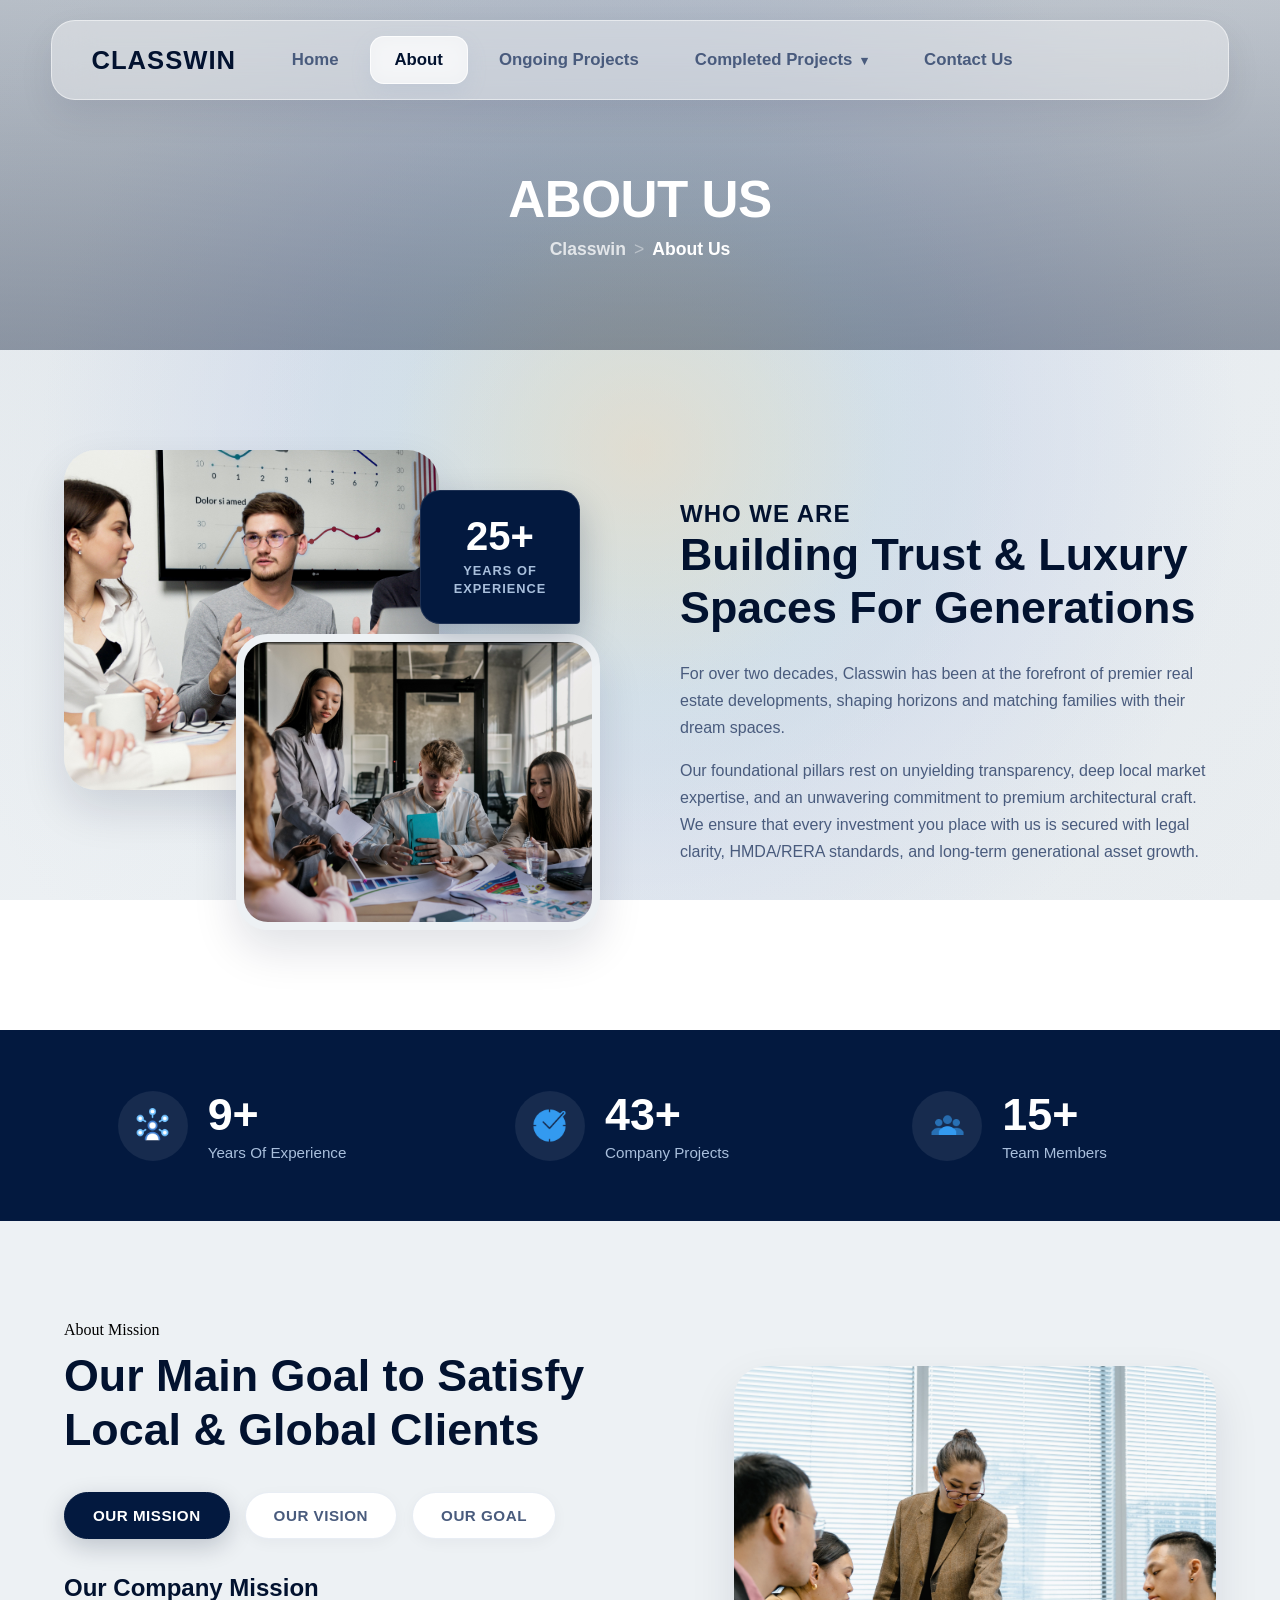
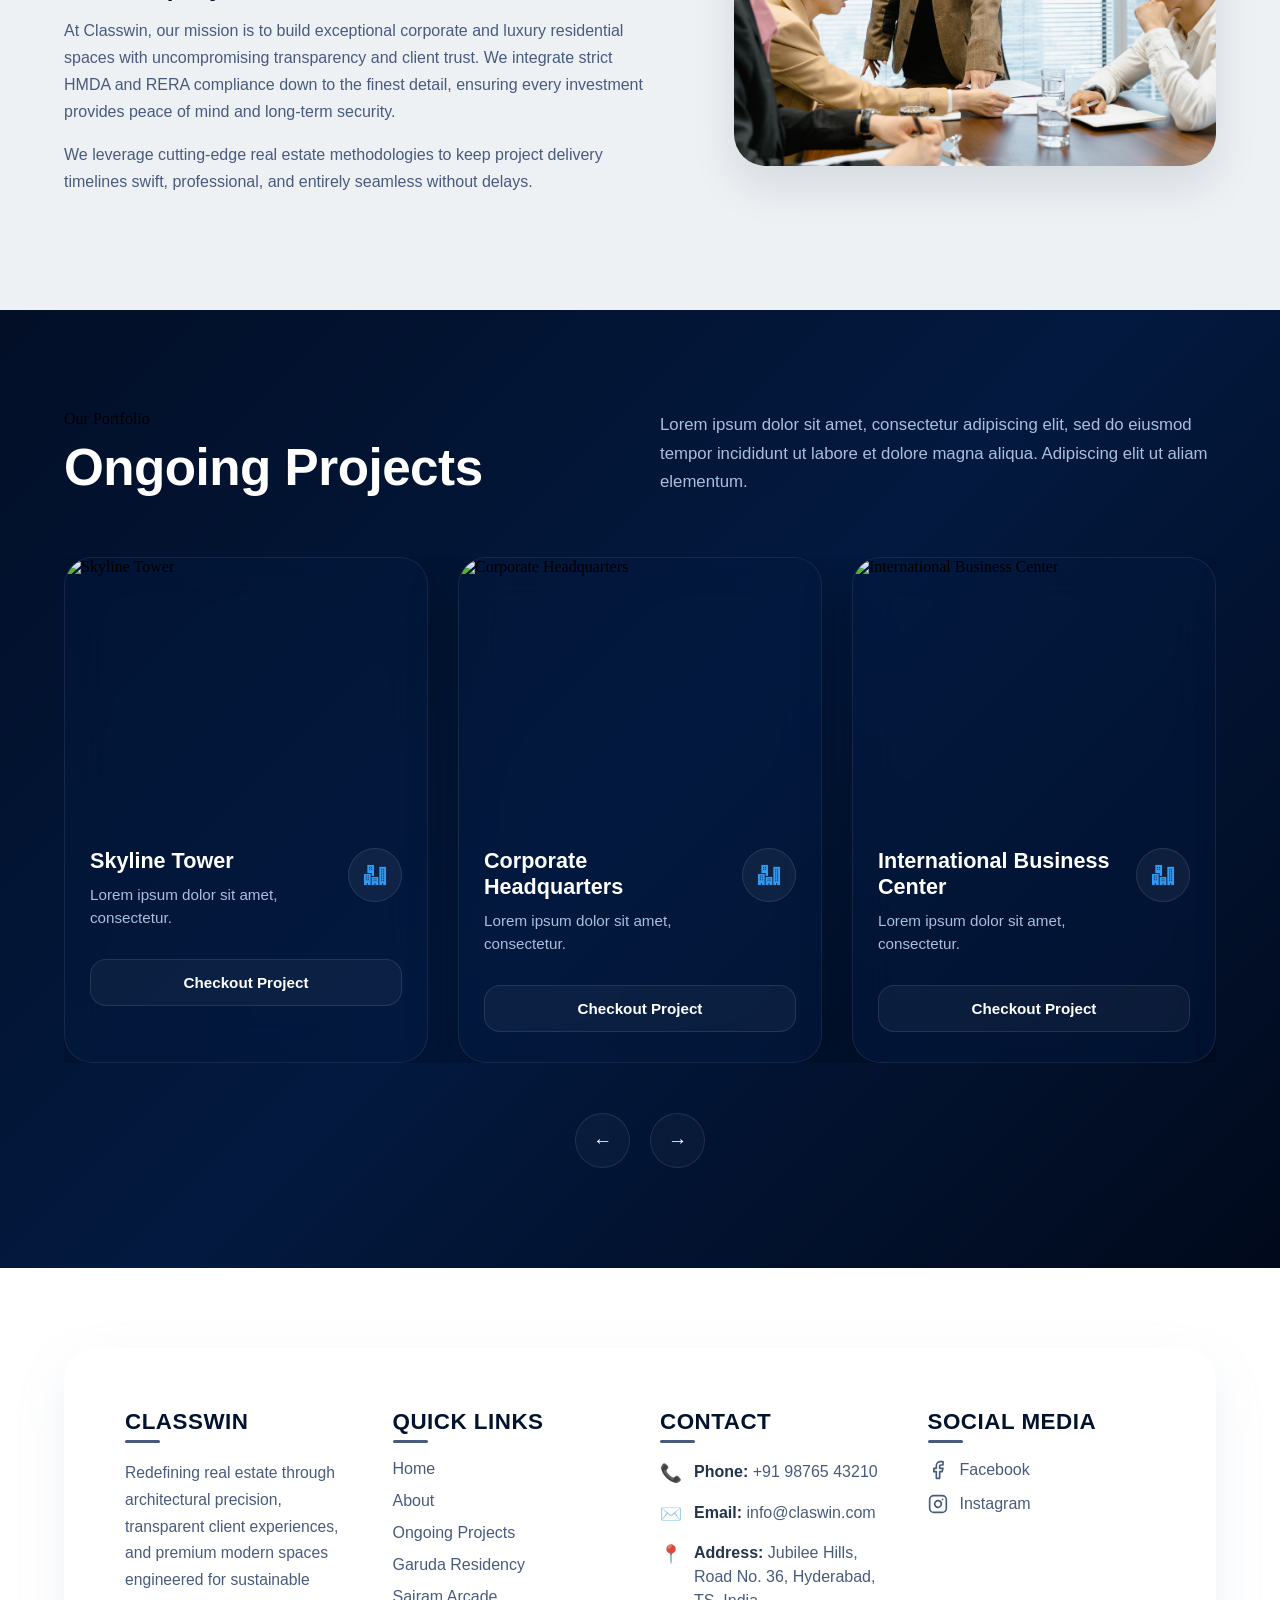
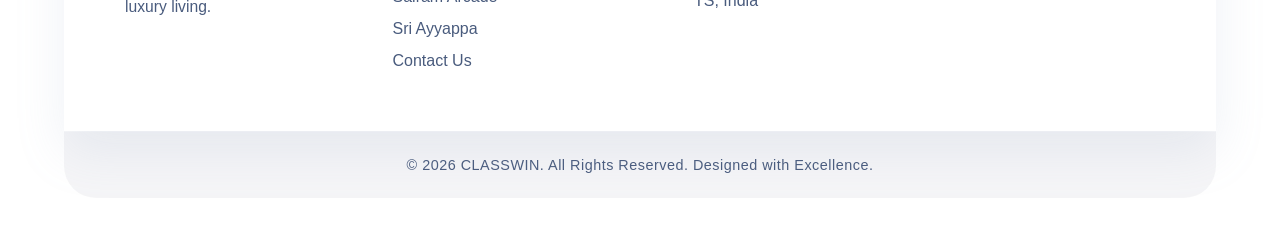
==== about.html @ e44a4ee7 "Added an ongoing projects section to about page" ====
<!DOCTYPE html>
<html lang="en">
<head>
    <meta charset="UTF-8">
    <meta name="viewport" content="width=device-width, initial-scale=1.0">
    <title>About Us - CLASSWIN</title>
    <link rel="stylesheet" href="CSS/style.css">
    <link rel="stylesheet" href="CSS/about.css">
</head>
<body> 
    <header>
        <header class="main-header">
    <nav class="navbar">
        <div class="logo">CLASSWIN</div>
        
        <div class="nav-links-container">
            
            <div class="sliding-glass-pill"></div>
            
            <ul class="nav-links">
                <li class="nav-item "><a href="home.html">Home</a></li>
                <li class="nav-item"><a href="about.html">About</a></li>
                <li class="nav-item"><a href="ongoing-projects.html">Ongoing Projects</a></li>
                <li class="nav-item has-dropdown">
                    <a href="completed-projects.html">Completed Projects <span class="arrow">&#9662;</span></a>
                    <ul class="dropdown-menu">
                        <li><a href="garudaresidency.html">Garuda Residency</a></li>
                        <li><a href="sairamarcade.html">Sairam Arcade</a></li>
                        <li><a href="sriayyappa.html">Sri Ayyappa</a></li>
                    </ul>
                </li>
                <li class="nav-item"><a href="contactus.html">Contact Us</a></li>
            </ul>
        </div>
        
        
        <span class="nav-spacer"></span>
    </nav>
</header>
    </header>
    <main>
        <section class="page-banner">
    <div class="banner-overlay"></div>
    
    <div class="banner-content-center">
        <h1 class="banner-title">About Us</h1>
        <div class="banner-breadcrumb">
            <a href="home.html">Classwin</a> 
            <span class="breadcrumb-separator">&gt;</span> 
            <span class="current-page">About Us</span>
        </div>
    </div>
</section>
<section class="about-intro-section">
    <div class="about-intro-container">
        
        <div class="collage-column">
            <div class="collage-wrapper">
                
                <div class="collage-img img-main">
                    <img src="Assets/About/image2.jpg" alt="Classwin Team Consultation">
                </div>
                
                <div class="collage-img img-sub">
                    <img src="Assets/About/image1.jpg" alt="Classwin Executive Office">
                </div>
                
                <div class="experience-badge">
                    <span class="exp-number">25+</span>
                    <span class="exp-text">Years Of<br>Experience</span>
                </div>
                
            </div>
        </div>
        
        <div class="about-text-column">
            <span class="section-sub-heading">Who We Are</span>
            <h2>Building Trust & Luxury Spaces For Generations</h2>
            <p class="lead-text">
                For over two decades, Classwin has been at the forefront of premier real estate developments, shaping horizons and matching families with their dream spaces.
            </p>
            <p>
                Our foundational pillars rest on unyielding transparency, deep local market expertise, and an unwavering commitment to premium architectural craft. We ensure that every investment you place with us is secured with legal clarity, HMDA/RERA standards, and long-term generational asset growth.
            </p>
        </div>

    </div>
</section>
<section class="stats-banner-section">
    <div class="stats-container">
        
        <div class="stat-item">
            <div class="stat-icon-box">
                <img src="Assets/About/experience.png" alt="Experience Icon">
            </div>
            <div class="stat-info">
                <h3 class="stat-number" data-target="40">0</h3>
                <p class="stat-label">Years Of Experience</p>
            </div>
        </div>

        <div class="stat-item">
            <div class="stat-icon-box">
                <img src="Assets/About/completed projects.png" alt="Projects Icon">
            </div>
            <div class="stat-info">
                <h3 class="stat-number" data-target="200">0</h3>
                <p class="stat-label">Company Projects</p>
            </div>
        </div>

        <div class="stat-item">
            <div class="stat-icon-box">
                <img src="Assets/About/team.png" alt="Team Icon">
            </div>
            <div class="stat-info">
                <h3 class="stat-number" data-target="68">0</h3>
                <p class="stat-label">Team Members</p>
            </div>
        </div>

    </div>
</section>
<section class="tabs-section">
    <div class="tabs-container">
        
        <div class="tabs-content-column">
            <span class="section-sub-heading">About Mission</span>
            <h2>Our Main Goal to Satisfy Local & Global Clients</h2>
            
            <div class="tab-buttons-container">
                <button class="tab-btn active" data-tab="mission">Our Mission</button>
                <button class="tab-btn" data-tab="vision">Our Vision</button>
                <button class="tab-btn" data-tab="goal">Our Goal</button>
            </div>

            <div class="tab-panes-wrapper">
                
                <div class="tab-pane active" id="mission">
                    <h3>Our Company Mission</h3>
                    <p>At Classwin, our mission is to build exceptional corporate and luxury residential spaces with uncompromising transparency and client trust. We integrate strict HMDA and RERA compliance down to the finest detail, ensuring every investment provides peace of mind and long-term security.</p>
                    <p>We leverage cutting-edge real estate methodologies to keep project delivery timelines swift, professional, and entirely seamless without delays.</p>
                </div>

                <div class="tab-pane" id="vision">
                    <h3>Our Company Vision</h3>
                    <p>To establish Classwin as the benchmark name for premium real estate developments globally, bridging modern smart architectural craftsmanship with robust long-term generational asset value growth.</p>
                    <p>We envision communities structured around technological ease, absolute environmental integrity, and highly optimized layouts built for modern demands.</p>
                </div>

                <div class="tab-pane" id="goal">
                    <h3>Our Company Goal</h3>
                    <p>Our core primary goal centers on achieving 100% complete transactional satisfaction across our portfolio of local and global investors through elite market expertise and tailored customer-first guidance.</p>
                    <p>We aim to continuously optimize digital roadmaps, asset verification processes, and premium location curation milestones over the next decade.</p>
                </div>

            </div>
        </div>

        <div class="tabs-image-column">
            <div class="tabs-img-frame">
                <img src="Assets/About/image3.jpg" alt="Classwin Team Synergy">
            </div>
        </div>

    </div>
</section>
<section class="featured-projects-section">
    
    <div class="projects-header">
        <div class="header-left">
            <span class="section-sub-heading">Our Portfolio</span>
            <h2>Ongoing Projects</h2>
        </div>
        <div class="header-right">
            <p>Lorem ipsum dolor sit amet, consectetur adipiscing elit, sed do eiusmod tempor incididunt ut labore et dolore magna aliqua. Adipiscing elit ut aliam elementum.</p>
        </div>
    </div>

    <div class="slider-viewport-container">
        <div class="slider-track" id="projectTrack">
            
            <div class="project-card">
                <div class="project-image-box">
                    <img src="Assets/Images/Projects/project-1.jpg" alt="Skyline Tower">
                </div>
                <div class="project-details">
                    <div class="details-text-row">
                        <div class="title-wrap">
                            <h3>Skyline Tower</h3>
                            <p>Lorem ipsum dolor sit amet, consectetur.</p>
                        </div>
                        <div class="project-mini-icon">
                            <img src="Assets/About/building.png" alt="Icon">
                        </div>
                    </div>
                    <a href="skylinetower.html" class="project-action-btn">Checkout Project</a>
                </div>
            </div>

            <div class="project-card">
                <div class="project-image-box">
                    <img src="Assets/Images/Projects/project-2.jpg" alt="Corporate Headquarters">
                </div>
                <div class="project-details">
                    <div class="details-text-row">
                        <div class="title-wrap">
                            <h3>Corporate Headquarters</h3>
                            <p>Lorem ipsum dolor sit amet, consectetur.</p>
                        </div>
                        <div class="project-mini-icon">
                            <img src="Assets/About/building.png" alt="Icon">
                        </div>
                    </div>
                    <a href="corporatehq.html" class="project-action-btn">Checkout Project</a>
                </div>
            </div>

            <div class="project-card">
                <div class="project-image-box">
                    <img src="Assets/Images/Projects/project-3.jpg" alt="International Business Center">
                </div>
                <div class="project-details">
                    <div class="details-text-row">
                        <div class="title-wrap">
                            <h3>International Business Center</h3>
                            <p>Lorem ipsum dolor sit amet, consectetur.</p>
                        </div>
                        <div class="project-mini-icon">
                            <img src="Assets/About/building.png" alt="Icon">
                        </div>
                    </div>
                    <a href="businesscenter.html" class="project-action-btn">Checkout Project</a>
                </div>
            </div>

            <div class="project-card">
                <div class="project-image-box">
                    <img src="Assets/About/project-4.jpg" alt="Elite Residency Complexes">
                </div>
                <div class="project-details">
                    <div class="details-text-row">
                        <div class="title-wrap">
                            <h3>Elite Residency</h3>
                            <p>Lorem ipsum dolor sit amet, consectetur.</p>
                        </div>
                        <div class="project-mini-icon">
                            <img src="Assets/About/building.png" alt="Icon">
                        </div>
                    </div>
                    <a href="eliteresidency.html" class="project-action-btn">Checkout Project</a>
                </div>
            </div>

        </div>
    </div>

    <div class="slider-controls">
        <button class="ctrl-btn prev-btn" id="prevSlideBtn">&#8592;</button>
        <button class="ctrl-btn next-btn" id="nextSlideBtn">&#8594;</button>
    </div>

</section>
</main>

<footer class="footer">
    <div class="footer-container">
        <div class="footer-heading footer-1">
            <h2>CLASSWIN</h2>
            <p>Redefining real estate through architectural precision, transparent client experiences, and premium modern spaces engineered for sustainable luxury living.</p>
        </div>
        <div class="footer-heading footer-2">
            <h2>Quick Links</h2>
            <ul class="footer-links">
                <li><a href="home.html">Home</a></li>
                <li><a href="about.html">About</a></li>
                <li><a href="ongoing-projects.html">Ongoing Projects</a></li>
                <li><a href="garudaresidency.html">Garuda Residency</a></li>
                <li><a href="sairamarcade.html">Sairam Arcade</a></li>
                <li><a href="sriayyappa.html">Sri Ayyappa</a></li>
                <li><a href="contactus.html">Contact Us</a></li>
            </ul>
        </div>
        <div class="footer-heading footer-3">
            <h2>Contact</h2>
            <ul class="footer-contact-list">
                <li>
                    <span class="contact-icon">📞</span>
                    <span class="contact-text"><strong>Phone:</strong> +91 98765 43210</span>
                </li>
                <li>
                    <span class="contact-icon">✉️</span>
                    <span class="contact-text"><strong>Email:</strong> info@claswin.com</span>
                </li>
                <li>
                    <span class="contact-icon">📍</span>
                    <span class="contact-text"><strong>Address:</strong> Jubilee Hills, Road No. 36, Hyderabad, TS, India</span>
                </li>
            </ul>
        </div>
        <div class="footer-heading footer-4">
            <h2>Social Media</h2>
            <ul class="footer-social-links">
                <li>
            <a href="https://facebook.com" target="_blank" rel="noopener noreferrer">
                <svg class="social-svg-icon" viewBox="0 0 24 24" fill="none" stroke="currentColor" stroke-width="2" stroke-linecap="round" stroke-linejoin="round">
                    <path d="M18 2h-3a5 5 0 0 0-5 5v3H7v4h3v8h4v-8h3l1-4h-4V7a1 1 0 0 1 1-1h3z"></path>
                </svg>
                Facebook
            </a>
        </li>
        <li>
            <a href="https://instagram.com" target="_blank" rel="noopener noreferrer">
                <svg class="social-svg-icon" viewBox="0 0 24 24" fill="none" stroke="currentColor" stroke-width="2" stroke-linecap="round" stroke-linejoin="round">
                    <rect x="2" y="2" width="20" height="20" rx="5" ry="5"></rect>
                    <path d="M16 11.37A4 4 0 1 1 12.63 8 4 4 0 0 1 16 11.37z"></path>
                    <line x1="17.5" y1="6.5" x2="17.51" y2="6.5"></line>
                </svg>
                Instagram
            </a>
            </ul>
        </div>
    </div> 

    <div class="footer-bottom-bar">
        <p>&copy; 2026 CLASSWIN. All Rights Reserved. Designed with Excellence.</p>
    </div>
</footer>
    <script src="JS/main.js"></script>
    <script src="JS/navigation.js"></script>


</body>
</html>
---- CSS/style.css ----
body {
    margin: 0;
    padding: 0;
    min-height: 100vh;
    width: 100%;
    
    
    background-attachment: fixed; 
    
    
    background-image: 
        
        radial-gradient(circle 380px at center, rgba(243, 215, 184, 0.45) 0%, rgba(243, 215, 184, 0) 65%),
        
        
        radial-gradient(circle 550px at center, rgba(206, 230, 225, 0.5) 20%, rgba(206, 230, 225, 0) 70%),
        
        
        radial-gradient(circle 750px at center, rgba(199, 211, 234, 0.5) 40%, rgba(199, 211, 234, 0) 80%),
        
        
        radial-gradient(circle 1000px at center, rgba(181, 196, 210, 0.25) 0%, rgba(181, 196, 210, 0) 75%),
        
        
        linear-gradient(135deg, #e4e9ed 0%, #edf1f4 50%, #e9edf0 100%);
        
    background-size: 100% 100%;
    background-repeat: no-repeat;
}



.main-header {
    width: 100%;
    position: absolute;
    top: 0;
    left: 0;
    z-index: 9999;
    padding: 20px 0; 
    display: flex;
    justify-content: center;
    pointer-events: none; 
}


.navbar {
    pointer-events: auto;  
    width: 92%;              
    max-width: 1440px;
    height: 80px;             
    padding: 0 40px;
    display: flex;
    justify-content: space-between;
    align-items: center;
    box-sizing: border-box;
    
   
    background: rgba(255, 255, 255, 0.4);
    backdrop-filter: blur(20px);
    -webkit-backdrop-filter: blur(20px);
    border: 1px solid rgba(255, 255, 255, 0.5);
    border-radius: 24px;
    box-shadow: 0 15px 35px rgba(2, 18, 47, 0.08);
}


.logo {
    font-family: 'Saira', sans-serif;
    font-size: 1.6rem;
    font-weight: 800;
    color: #02122F;
    letter-spacing: 1px;
}


.nav-links-container {
    position: relative;       
    display: flex;
    align-items: center;
}

.nav-links {
    display: flex;
    align-items: center;
    gap: 8px;                
    list-style: none;
    padding: 0;
    margin: 0;
    position: relative;
    z-index: 2;               
}


.nav-item {
    position: relative;
}

.nav-item a {
    display: block;
    padding: 12px 24px;       
    font-family: 'Saira', sans-serif;
    font-size: 1.05rem;       
    font-weight: 600;
    color: #495B7D;          
    text-decoration: none;
    transition: color 0.3s ease;
    white-space: nowrap;
}


.arrow {
    font-size: 0.8rem;
    margin-left: 4px;
    display: inline-block;
    transition: transform 0.3s ease;
}


.sliding-glass-pill {
    position: absolute;
    height: 46px;             
    background: rgba(255, 255, 255, 0.65);
    backdrop-filter: blur(10px);
    -webkit-backdrop-filter: blur(10px);
    border: 1px solid rgba(255, 255, 255, 0.8);
    border-radius: 14px;
    box-shadow: 0 8px 20px rgba(139, 163, 197, 0.15);
    
    
    pointer-events: none;     
    z-index: 1;
    opacity: 0;               
    transition: all 0.38s cubic-bezier(0.25, 1, 0.5, 1);
}


.nav-item:hover > a,
.nav-item.active > a {
    color: #02122F;          
}

.nav-item:hover .arrow {
    transform: rotate(180deg); 
}


.dropdown-menu {
    position: absolute;
    top: calc(100% + 15px);   
    left: 50%;
    transform: translateX(-50%) translateY(10px);
    width: 230px;
    padding: 12px;
    list-style: none;
    margin: 0;
    opacity: 0;
    visibility: hidden;
    
    
    background: rgba(255, 255, 255, 0.85);
    backdrop-filter: blur(25px);
    -webkit-backdrop-filter: blur(25px);
    border: 1px solid rgba(255, 255, 255, 0.9);
    border-radius: 18px;
    box-shadow: 0 20px 40px rgba(2, 18, 47, 0.12);
    
    transition: opacity 0.3s ease, transform 0.3s ease, visibility 0.3s;
    z-index: 100;
}

.has-dropdown:hover .dropdown-menu {
    opacity: 1;
    visibility: visible;
    transform: translateX(-50%) translateY(0);
}

.dropdown-menu li a {
    padding: 12px 16px;
    font-size: 0.95rem;
    color: #495B7D;
    border-radius: 10px;
    transition: background 0.25s ease, color 0.25s ease;
}

.dropdown-menu li a:hover {
    background: rgba(2, 18, 47, 0.05);
    color: #02122F;
    padding-left: 20px;       
}

.nav-spacer {
    width: 120px;             
    display: inline-block;
}

@media (max-width: 1024px) {
    .nav-spacer { display: none; }
}





.footer {
    width: 90%;
    max-width: 1400px;
    margin: 80px auto 40px auto; 
    box-sizing: border-box;
}

/* Glass Main Panel Deck */
.footer-container {
    display: flex;
    justify-content: space-between;
    align-items: flex-start;
    padding: 60px 40px;
    
   
    background: rgba(255, 255, 255, 0.45);
    backdrop-filter: blur(20px);
    -webkit-backdrop-filter: blur(20px);
    border: 1px solid rgba(255, 255, 255, 0.6);
    border-radius: 32px 32px 0 0; 
    
    box-shadow: 0 20px 50px rgba(139, 163, 197, 0.15);
    font-family: 'Saira', sans-serif;
    font-size: 16px;
    font-weight: 400;
}

.footer-heading {
    flex: 1;
    margin: 0 20px;
}


.footer-heading h2 {
    font-size: 1.4rem;
    font-weight: 700;
    color: #02122F;             
    margin: 0 0 25px 0;
    text-transform: uppercase;
    letter-spacing: 0.5px;
    position: relative;
}

.footer-heading h2::after {
    content: '';
    position: absolute;
    bottom: -8px;
    left: 0;
    width: 35px;
    height: 3px;
    background-color: #495B7D;   
    border-radius: 2px;
}

.footer-1 p {
    line-height: 1.7;
    color: #495B7D;              
    margin: 0;
    font-size: 0.98rem;
}


.footer-links, 
.footer-contact-list, 
.footer-social-links {
    list-style: none;
    padding: 0;
    margin: 0;
    display: flex;
    flex-direction: column;
    gap: 14px;                   
}


.footer-links li a {
    text-decoration: none;
    color: #495B7D;
    font-weight: 500;
    display: inline-block;
    transition: color 0.3s ease, transform 0.3s ease;
    position: relative;
}


.footer-links li a::after {
    content: '';
    position: absolute;
    width: 100%;
    transform: scaleX(0);
    height: 2px;
    bottom: -2px;
    left: 0;
    background-color: #02122F;
    transform-origin: bottom right;
    transition: transform 0.35s ease-out;
}

.footer-links li a:hover {
    color: #02122F;
    transform: translateX(4px); 
}

.footer-links li a:hover::after {
    transform: scaleX(1);
    transform-origin: bottom left;
}


.footer-contact-list li {
    display: flex;
    align-items: flex-start;
    gap: 12px;
    line-height: 1.5;
    color: #495B7D;
}

.contact-icon {
    font-size: 1.1rem;
    filter: grayscale(20%);      
}

.contact-text strong {
    color: #23354D;              
}


.footer-social-links li a {
    display: flex;
    align-items: center;
    gap: 12px;
    text-decoration: none;
    color: #495B7D;
    font-weight: 500;
    transition: color 0.3s ease, transform 0.3s ease;
}

.footer-social-links li a:hover {
    color: #02122F;
    transform: translateY(-2px); /* Lifts icon up slightly on hover */
}

.social-svg-icon {
    width: 20px;
    height: 20px;
    fill: none;                  
    stroke: #495B7D;             
    stroke-width: 2;
    stroke-linecap: round;
    stroke-linejoin: round;
    transition: stroke 0.3s ease; 
}

.social-icon {
    font-size: 1.1rem;
}

/* Bottom Copyright Bar Panel */
.footer-bottom-bar {
    width: 100%;
    text-align: center;
    padding: 25px 20px;
    background: rgba(2, 18, 47, 0.04); /* Ultra-clean, subtle border-deck anchor block */
    border-top: 1px solid rgba(255, 255, 255, 0.4);
    box-sizing: border-box;
    border-radius: 0 0 32px 32px;
}

.footer-bottom-bar p {
    margin: 0;
    font-family: 'Saira', sans-serif;
    font-size: 0.9rem;
    color: #495B7D;
    font-weight: 500;
    letter-spacing: 0.5px;
}
---- CSS/about.css ----
.page-banner {
    width: 100vw;                 
    position: relative;
    left: 50%;
    right: 50%;
    margin-left: -50vw;
    margin-right: -50vw;
    
    height: 350px;               
    margin-top: 0;                
    padding-top: 80px;            
    
    background-image: url('../Assets/About/hero banner.png');
    background-size: cover;
    background-position: center center;
    background-repeat: no-repeat;
    
    display: flex;
    justify-content: center;
    align-items: center;
    box-sizing: border-box;
    overflow: hidden;
}


.banner-overlay {
    position: absolute;
    top: 0;
    left: 0;
    width: 100%;
    height: 100%;
    background: linear-gradient(to bottom, rgba(2, 18, 47, 0.2), rgba(2, 18, 47, 0.4));
    z-index: 1;
}


.banner-content-center {
    position: relative;
    z-index: 2;                   
    text-align: center;
    padding: 10px 20px;
    border-radius: 24px;
    
    
    background: transparent;
    border: none;
    box-shadow: none;
}


.banner-title {
    font-family: 'Saira', sans-serif;
    font-size: 3.2rem;
    font-weight: 800;
    color: #FFFFFF;              
    margin: 0 0 10px 0;
    letter-spacing: -0.5px;
    text-transform: uppercase;
}


.banner-breadcrumb {
    font-family: 'Saira', sans-serif;
    font-size: 1.1rem;
    font-weight: 600;
    display: flex;
    justify-content: center;
    align-items: center;
    gap: 8px;
}

.banner-breadcrumb a {
    color: rgba(255, 255, 255, 0.75);
    text-decoration: none;
    transition: color 0.3s ease;
}

.banner-breadcrumb a:hover {
    color: #F3D7B8;               
}

.breadcrumb-separator {
    color: rgba(255, 255, 255, 0.4);
    font-weight: 400;
}

.current-page {
    color: #FFFFFF;               
}


@media (max-width: 768px) {
    .page-banner {
        height: 28px0px;
    }
    .banner-title {
        font-size: 2.2rem;
    }
    .banner-content-center {
        padding: 20px 30px;
        width: 85%;
    }
}

.about-intro-section {
    width: 100%;
    padding: 100px 0;
    box-sizing: border-box;
    position: relative;
    z-index: 5;
}

.about-intro-container {
    width: 90%;
    max-width: 1400px;
    margin: 0 auto;
    display: flex;
    justify-content: space-between;
    align-items: center;
    gap: 80px;
}

.collage-column {
    flex: 1;
    display: flex;
    justify-content: center;
    align-items: center;
}

.collage-wrapper {
    position: relative;
    width: 100%;
    max-width: 550px;
    height: 480px;
}

.collage-img {
    position: absolute;
    border-radius: 32px;
    overflow: hidden;
    box-shadow: 0 20px 45px rgba(2, 18, 47, 0.12);
    background: #e4e9ed;
}

.collage-img img {
    width: 100%;
    height: 100%;
    object-fit: cover;
    display: block;
}

.img-main {
    width: 70%;
    height: 340px;
    top: 0;
    left: 0;
    z-index: 1;
}

.img-sub {
    width: 65%;
    height: 280px;
    bottom: 0;
    right: 0;
    z-index: 3;
    border: 8px solid #edf1f4;
}

.experience-badge {
    position: absolute;
    top: 40px;
    right: 20px;
    z-index: 4;
    width: 160px;
    padding: 25px 20px;
    box-sizing: border-box;
    border-radius: 20px 20px 4px 20px;
    background: #03193F;
    border: 1px solid rgba(255, 255, 255, 0.1);
    box-shadow: 0 15px 35px rgba(2, 18, 47, 0.25);
    text-align: center;
}

.exp-number {
    display: block;
    font-family: 'Saira', sans-serif;
    font-size: 2.5rem;
    font-weight: 800;
    color: #FFFFFF;
    line-height: 1;
    margin-bottom: 6px;
}

.exp-text {
    display: block;
    font-family: 'Saira', sans-serif;
    font-size: 0.8rem;
    font-weight: 700;
    text-transform: uppercase;
    letter-spacing: 1px;
    color: #A9BFDC;
    line-height: 1.4;
}

.about-text-column {
    flex: 1;
}

.about-text-column .section-sub-heading {
    font-family: 'Saira', sans-serif;
    font-size: 1.5rem;
    font-weight: 700;
    color: #02122F;
    text-transform: uppercase;
    letter-spacing: 1px;
    margin-bottom: 20px;
}

.about-text-column h2 {
    font-family: 'Saira', sans-serif;
    font-size: 2.8rem;
    font-weight: 700;
    color: #02122F;
    line-height: 1.2;
    margin: 0 0 25px 0;
}

.lead-text {
    font-family: 'Saira', sans-serif;
    font-size: 1.15rem;
    font-weight: 500;
    line-height: 1.6;
    color: #23354D;
    margin-bottom: 20px;
}

.about-text-column p {
    font-family: 'Saira', sans-serif;
    font-size: 1rem;
    line-height: 1.7;
    color: #495B7D;
    margin: 0 0 15px 0;
}

@media (max-width: 992px) {
    .about-intro-container {
        flex-direction: column;
        gap: 60px;
    }
    .collage-wrapper {
        max-width: 480px;
        height: 420px;
    }
    .img-main { height: 300px; }
    .img-sub { height: 240px; }
    .about-text-column {
        text-align: center;
    }
}

.stats-banner-section {
    width: 100%;
    background-color: #03193F;
    padding: 60px 0;
    box-sizing: border-box;
}

.stats-container {
    width: 90%;
    max-width: 1400px;
    margin: 0 auto;
    display: flex;
    justify-content: space-around;
    align-items: center;
    flex-wrap: wrap;
    gap: 40px;
}

.stat-item {
    display: flex;
    align-items: center;
    gap: 20px;
    min-width: 250px;
}

.stat-icon-box {
    width: 70px;
    height: 70px;
    border-radius: 50%;
    background-color: rgba(255, 255, 255, 0.08);
    display: flex;
    justify-content: center;
    align-items: center;
}

.stat-icon-box img {
    width: 35px;
    height: 35px;
    object-fit: contain;
}

.stat-info {
    display: flex;
    flex-direction: column;
}

.stat-number {
    font-family: 'Saira', sans-serif;
    font-size: 2.8rem;
    font-weight: 800;
    color: #FFFFFF;
    margin: 0;
    line-height: 1.1;
}

.stat-label {
    font-family: 'Saira', sans-serif;
    font-size: 0.95rem;
    font-weight: 500;
    color: #A9BFDC;
    margin: 5px 0 0 0;
}

@media (max-width: 768px) {
    .stats-container {
        flex-direction: column;
        gap: 50px;
    }
    .stat-item {
        justify-content: center;
        width: 100%;
    }
}
.tabs-section {
    width: 100%;
    padding: 100px 0;
    box-sizing: border-box;
    background-color: #edf1f4;
}

.tabs-container {
    width: 90%;
    max-width: 1400px;
    margin: 0 auto;
    display: flex;
    justify-content: space-between;
    align-items: center;
    gap: 80px;
}

.tabs-content-column {
    flex: 1.1;
}

.tabs-content-column h2 {
    font-family: 'Saira', sans-serif;
    font-size: 2.8rem;
    font-weight: 700;
    color: #02122F;
    line-height: 1.2;
    margin: 10px 0 35px 0;
}

.tab-buttons-container {
    display: flex;
    gap: 15px;
    margin-bottom: 35px;
}

.tab-btn {
    font-family: 'Saira', sans-serif;
    font-size: 0.95rem;
    font-weight: 700;
    text-transform: uppercase;
    letter-spacing: 0.5px;
    padding: 14px 28px;
    border-radius: 50px;
    border: 1px solid rgba(139, 163, 197, 0.2);
    background-color: #FFFFFF;
    color: #495B7D;
    cursor: pointer;
    box-shadow: 0 4px 15px rgba(2, 18, 47, 0.04);
    transition: all 0.3s ease;
}

.tab-btn:hover {
    background-color: #052356;
    color: #FFFFFF;
    transform: translateY(-2px);
}

.tab-btn.active {
    background-color: #03193F;
    color: #FFFFFF;
    border-color: #03193F;
    box-shadow: 0 8px 25px rgba(2, 18, 47, 0.2);
}

.tab-panes-wrapper {
    position: relative;
    min-height: 220px;
}

.tab-pane {
    position: absolute;
    top: 0;
    left: 0;
    width: 100%;
    opacity: 0;
    visibility: hidden;
    transform: translateY(10px);
    transition: opacity 0.4s ease, transform 0.4s ease, visibility 0.4s;
}

.tab-pane.active {
    position: relative;
    opacity: 1;
    visibility: visible;
    transform: translateY(0);
}

.tab-pane h3 {
    font-family: 'Saira', sans-serif;
    font-size: 1.5rem;
    font-weight: 700;
    color: #02122F;
    margin: 0 0 15px 0;
}

.tab-pane p {
    font-family: 'Saira', sans-serif;
    font-size: 1rem;
    line-height: 1.7;
    color: #495B7D;
    margin: 0 0 15px 0;
}

.tabs-image-column {
    flex: 0.9;
    display: flex;
    justify-content: center;
}

.tabs-img-frame {
    width: 100%;
    max-width: 580px;
    height: 400px;
    border-radius: 32px;
    overflow: hidden;
    box-shadow: 0 20px 45px rgba(2, 18, 47, 0.1);
}

.tabs-img-frame img {
    width: 100%;
    height: 100%;
    object-fit: cover;
    display: block;
}

@media (max-width: 992px) {
    .tabs-container {
        flex-direction: column;
        gap: 50px;
    }
    .tabs-image-column {
        width: 100%;
    }
    .tabs-img-frame {
        max-width: 100%;
        height: 350px;
    }
    .tab-buttons-container {
        justify-content: center;
    }
    .tabs-content-column h2 {
        text-align: center;
    }
}
.featured-projects-section {
    width: 100%;
    background: linear-gradient(135deg, #020f27 0%, #03193F 50%, #010a1c 100%);
    padding: 100px 5%;
    box-sizing: border-box;
    overflow: hidden;
    position: relative;
}

.projects-header {
    display: flex;
    justify-content: space-between;
    align-items: flex-end;
    width: 100%;
    max-width: 1400px;
    margin: 0 auto 60px auto;
    gap: 40px;
}

.header-left {
    flex: 1;
}

.header-left h2 {
    font-family: 'Saira', sans-serif;
    font-size: 3.2rem;
    font-weight: 700;
    color: #FFFFFF;
    margin: 10px 0 0 0;
    letter-spacing: -0.5px;
}

.header-right {
    flex: 1;
    max-width: 600px;
}

.header-right p {
    font-family: 'Saira', sans-serif;
    font-size: 1.05rem;
    line-height: 1.7;
    color: #A9BFDC;
    margin: 0;
}

.slider-viewport-container {
    width: 100%;
    max-width: 1400px;
    margin: 0 auto;
    overflow: hidden;
}

.slider-track {
    display: flex;
    gap: 30px;
    transition: transform 0.5s cubic-bezier(0.25, 1, 0.5, 1);
    width: 100%;
}

.project-card {
    flex: 0 0 calc(33.333% - 20px);
    background: rgba(3, 25, 63, 0.45);
    backdrop-filter: blur(20px);
    -webkit-backdrop-filter: blur(20px);
    border: 1px solid rgba(255, 255, 255, 0.08);
    border-radius: 28px;
    overflow: hidden;
    display: flex;
    flex-direction: column;
    box-shadow: 0 20px 50px rgba(0, 0, 0, 0.3);
    box-sizing: border-box;
    transition: transform 0.4s cubic-bezier(0.16, 1, 0.3, 1), border-color 0.4s ease, background 0.4s ease;
}

.project-card:hover {
    transform: translateY(-8px);
    background: rgba(3, 25, 63, 0.65);
    border-color: rgba(255, 255, 255, 0.2);
    box-shadow: 0 30px 60px rgba(0, 0, 0, 0.45);
}

.project-image-box {
    width: 100%;
    height: 260px;
    overflow: hidden;
}

.project-image-box img {
    width: 100%;
    height: 100%;
    object-fit: cover;
    transition: transform 0.6s cubic-bezier(0.16, 1, 0.3, 1);
}

.project-card:hover .project-image-box img {
    transform: scale(1.08);
}

.project-details {
    padding: 30px 25px;
    display: flex;
    flex-direction: column;
    flex-grow: 1;
}

.details-text-row {
    display: flex;
    justify-content: space-between;
    align-items: flex-start;
    gap: 15px;
    margin-bottom: 30px;
}

.title-wrap {
    flex: 1;
}

.details-text-row h3 {
    font-family: 'Saira', sans-serif;
    font-size: 1.35rem;
    font-weight: 700;
    color: #FFFFFF;
    margin: 0 0 10px 0;
}

.details-text-row p {
    font-family: 'Saira', sans-serif;
    font-size: 0.95rem;
    line-height: 1.5;
    color: #A9BFDC;
    margin: 0;
}

.project-mini-icon {
    width: 52px;
    height: 52px;
    border-radius: 50%;
    background: rgba(255, 255, 255, 0.05);
    border: 1px solid rgba(255, 255, 255, 0.1);
    display: flex;
    justify-content: center;
    align-items: center;
    flex-shrink: 0;
    transition: background 0.3s ease, transform 0.3s ease;
}

.project-card:hover .project-mini-icon {
    background: rgba(255, 255, 255, 0.12);
    transform: rotate(15px);
}

.project-mini-icon img {
    width: 24px;
    height: 24px;
    object-fit: contain;
}

.project-action-btn {
    display: block;
    text-align: center;
    width: 100%;
    padding: 14px 0;
    box-sizing: border-box;
    border-radius: 16px;
    background: rgba(255, 255, 255, 0.04);
    border: 1px solid rgba(255, 255, 255, 0.1);
    font-family: 'Saira', sans-serif;
    font-size: 0.95rem;
    font-weight: 700;
    color: #FFFFFF;
    text-decoration: none;
    transition: all 0.3s cubic-bezier(0.16, 1, 0.3, 1);
}

.project-action-btn:hover {
    background: #FFFFFF;
    color: #02122F;
    border-color: #FFFFFF;
    transform: scale(1.02);
    box-shadow: 0 12px 25px rgba(255, 255, 255, 0.15);
}

.slider-controls {
    display: flex;
    justify-content: center;
    gap: 20px;
    margin-top: 50px;
}

.ctrl-btn {
    width: 55px;
    height: 55px;
    border-radius: 50%;
    border: 1px solid rgba(255, 255, 255, 0.1);
    background: rgba(255, 255, 255, 0.03);
    backdrop-filter: blur(10px);
    -webkit-backdrop-filter: blur(10px);
    color: #FFFFFF;
    font-size: 1.2rem;
    cursor: pointer;
    display: flex;
    justify-content: center;
    align-items: center;
    transition: all 0.3s ease;
}

.ctrl-btn:hover {
    background: #FFFFFF;
    color: #02122F;
    border-color: #FFFFFF;
    box-shadow: 0 8px 25px rgba(255, 255, 255, 0.2);
}

@media (max-width: 1024px) {
    .project-card {
        flex: 0 0 calc(50% - 15px);
    }
    .projects-header {
        flex-direction: column;
        align-items: flex-start;
        gap: 20px;
    }
}

@media (max-width: 768px) {
    .project-card {
        flex: 0 0 100%;
    }
    .header-left h2 {
        font-size: 2.4rem;
    }
}
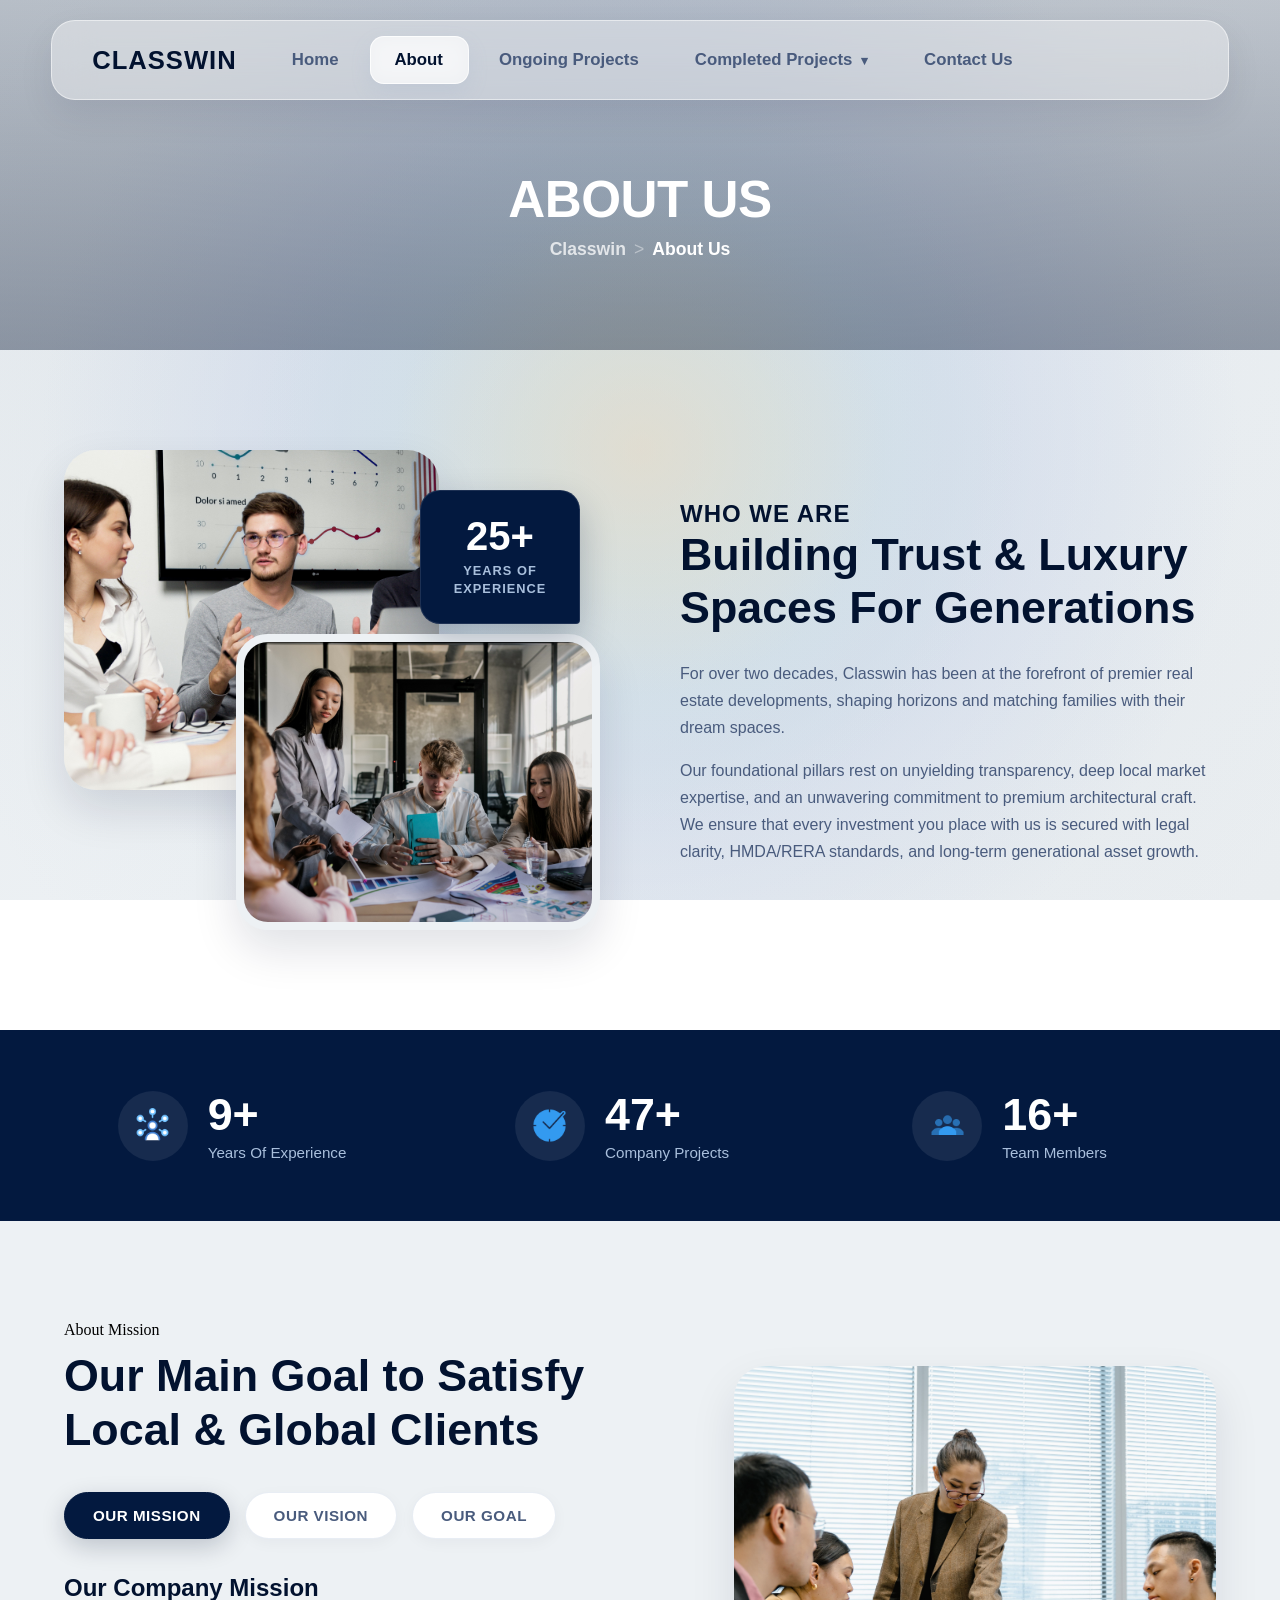
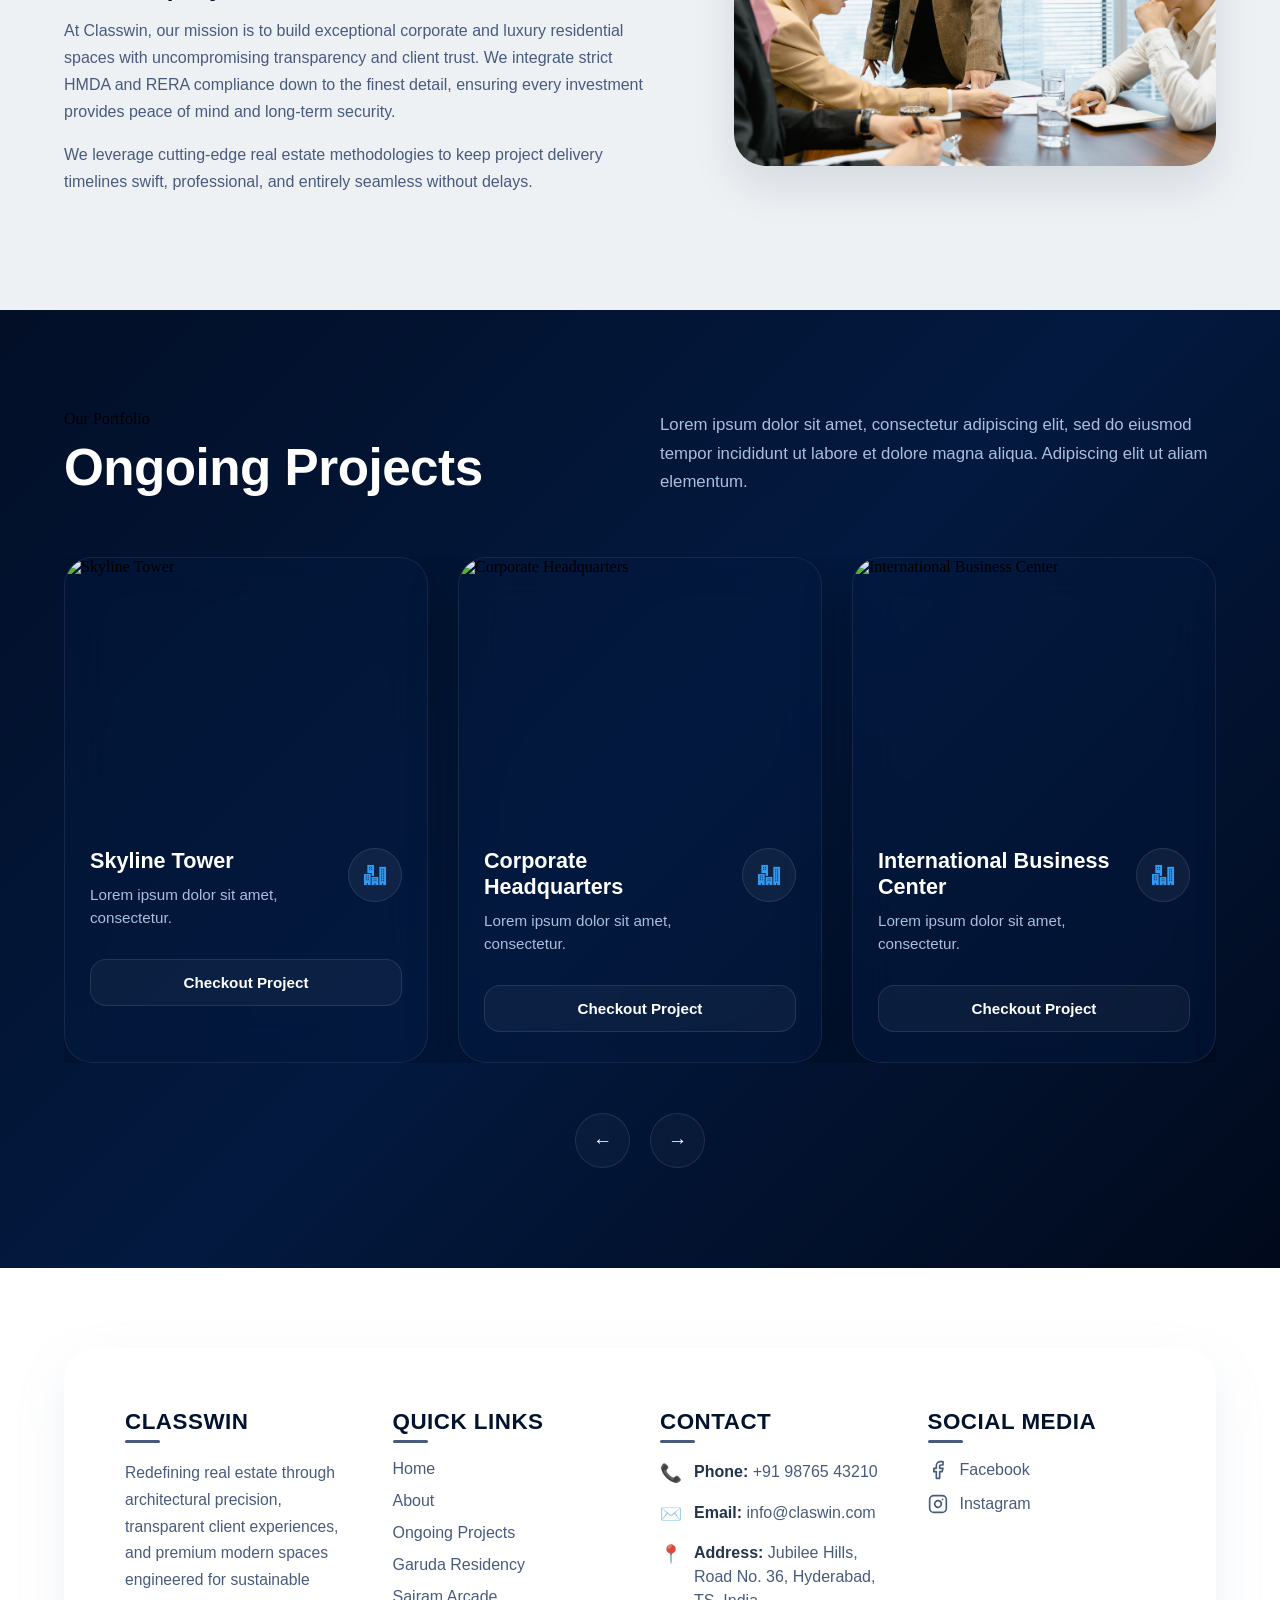
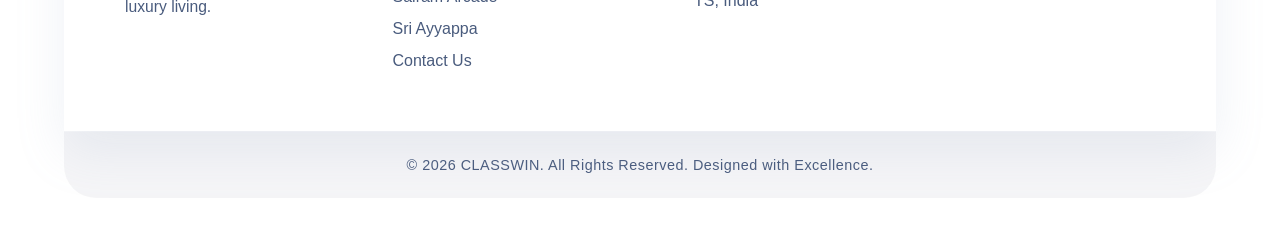
==== commit 38e7544a: "A minor update in the navbar" ====
--- a/about.html
+++ b/about.html
@@ -22,13 +22,13 @@
                 <li class="nav-item"><a href="about.html">About</a></li>
                 <li class="nav-item"><a href="ongoing-projects.html">Ongoing Projects</a></li>
                 <li class="nav-item has-dropdown">
-                    <a href="completed-projects.html">Completed Projects <span class="arrow">&#9662;</span></a>
-                    <ul class="dropdown-menu">
-                        <li><a href="garudaresidency.html">Garuda Residency</a></li>
-                        <li><a href="sairamarcade.html">Sairam Arcade</a></li>
-                        <li><a href="sriayyappa.html">Sri Ayyappa</a></li>
-                    </ul>
-                </li>
+    <a href="javascript:void(0);" class="dropdown-trigger">Completed Projects <span class="arrow">&#9662;</span></a>
+    <ul class="dropdown-menu">
+        <li><a href="garudaresidency.html">Garuda Residency</a></li>
+        <li><a href="sairamarcade.html">Sairam Arcade</a></li>
+        <li><a href="sriayyappa.html">Sri Ayyappa</a></li>
+    </ul>
+</li>
                 <li class="nav-item"><a href="contactus.html">Contact Us</a></li>
             </ul>
         </div>
--- a/CSS/style.css
+++ b/CSS/style.css
@@ -108,6 +108,9 @@
     transition: color 0.3s ease;
     white-space: nowrap;
 }
+.dropdown-trigger {
+    cursor: default;
+}
 
 
 .arrow {
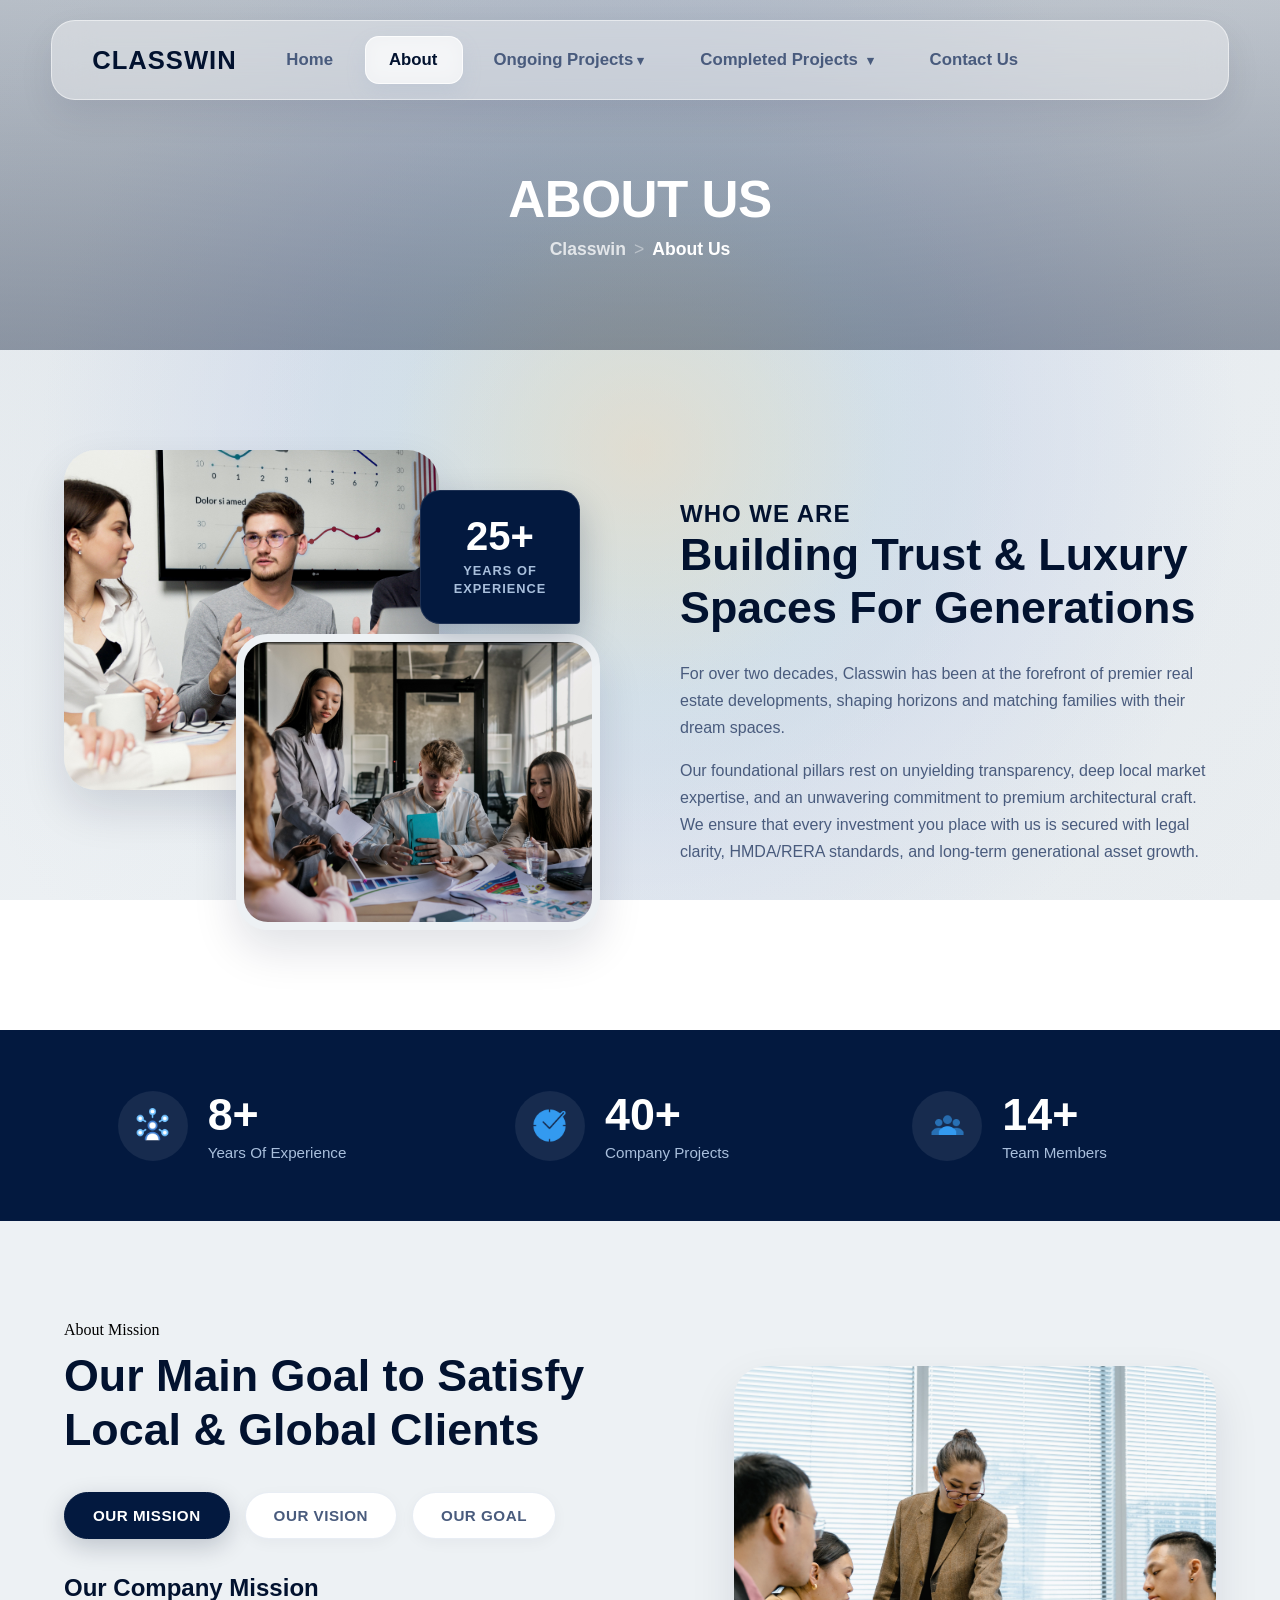
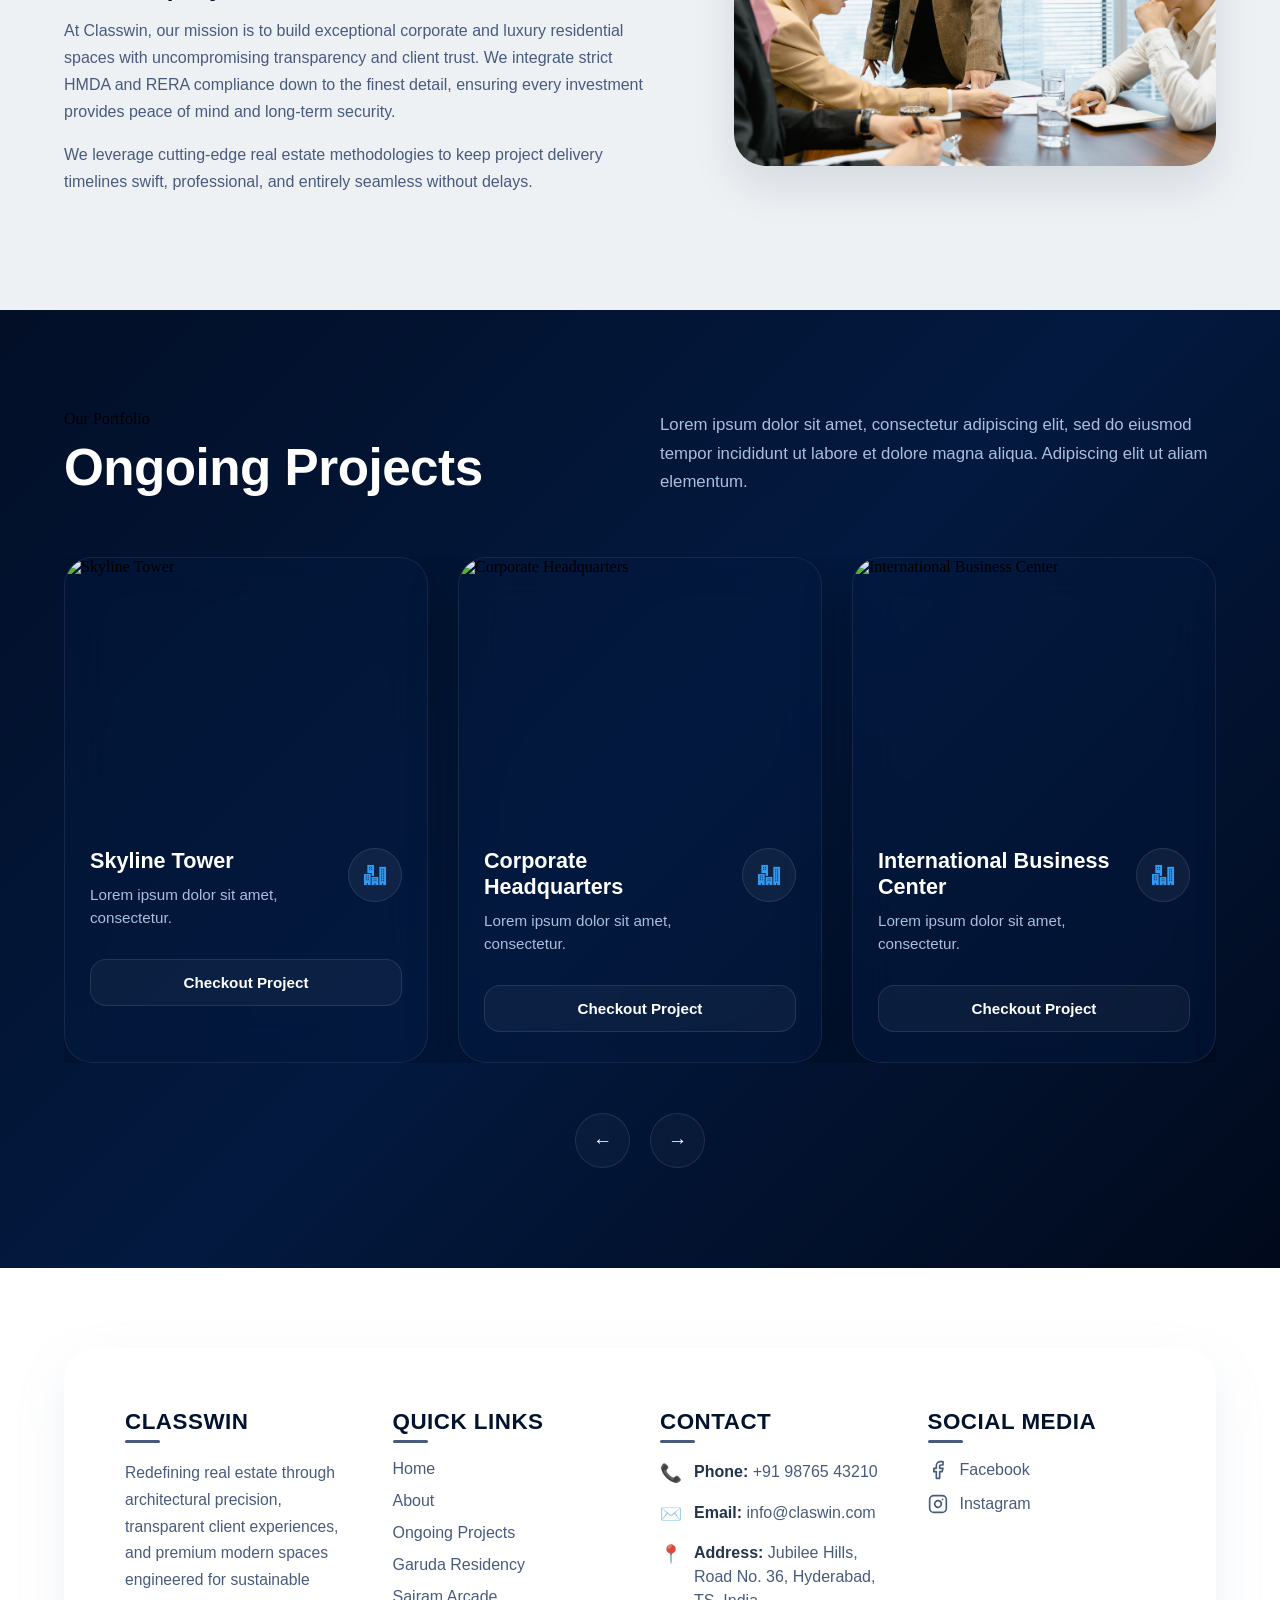
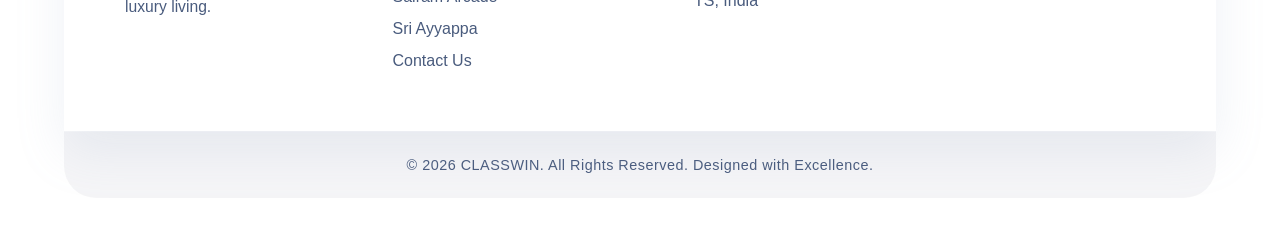
==== commit e817f0c1: "Created hero banner for global city project page" ====
--- a/about.html
+++ b/about.html
@@ -10,17 +10,25 @@
 <body> 
     <header>
         <header class="main-header">
-    <nav class="navbar">
+     <nav class="navbar">
         <div class="logo">CLASSWIN</div>
         
         <div class="nav-links-container">
-            
+            <!-- The sliding glass container element -->
             <div class="sliding-glass-pill"></div>
             
             <ul class="nav-links">
-                <li class="nav-item "><a href="home.html">Home</a></li>
+                <li class="nav-item"><a href="home.html">Home</a></li>
                 <li class="nav-item"><a href="about.html">About</a></li>
-                <li class="nav-item"><a href="ongoing-projects.html">Ongoing Projects</a></li>
+                <li class="nav-item has-dropdown">
+    <a href="javascript:void(0);" class="dropdown-trigger">Ongoing Projects<span class="arrow">&#9662;</span></a>
+    <ul class="dropdown-menu">
+        <li><a href="Globalcity_VI.html">Global City VI</a></li>
+        <li><a href="westerncounty.html">Western County</a></li>
+        <li><a href="hamptonpalms.html">Hampton Palms</a></li>
+        <li><a href="banuavenue.html">Banu Avenue</a></li>
+    </ul>
+</li>
                 <li class="nav-item has-dropdown">
     <a href="javascript:void(0);" class="dropdown-trigger">Completed Projects <span class="arrow">&#9662;</span></a>
     <ul class="dropdown-menu">
--- a/CSS/about.css
+++ b/CSS/about.css
@@ -709,4 +709,4 @@
     .header-left h2 {
         font-size: 2.4rem;
     }
-}+}
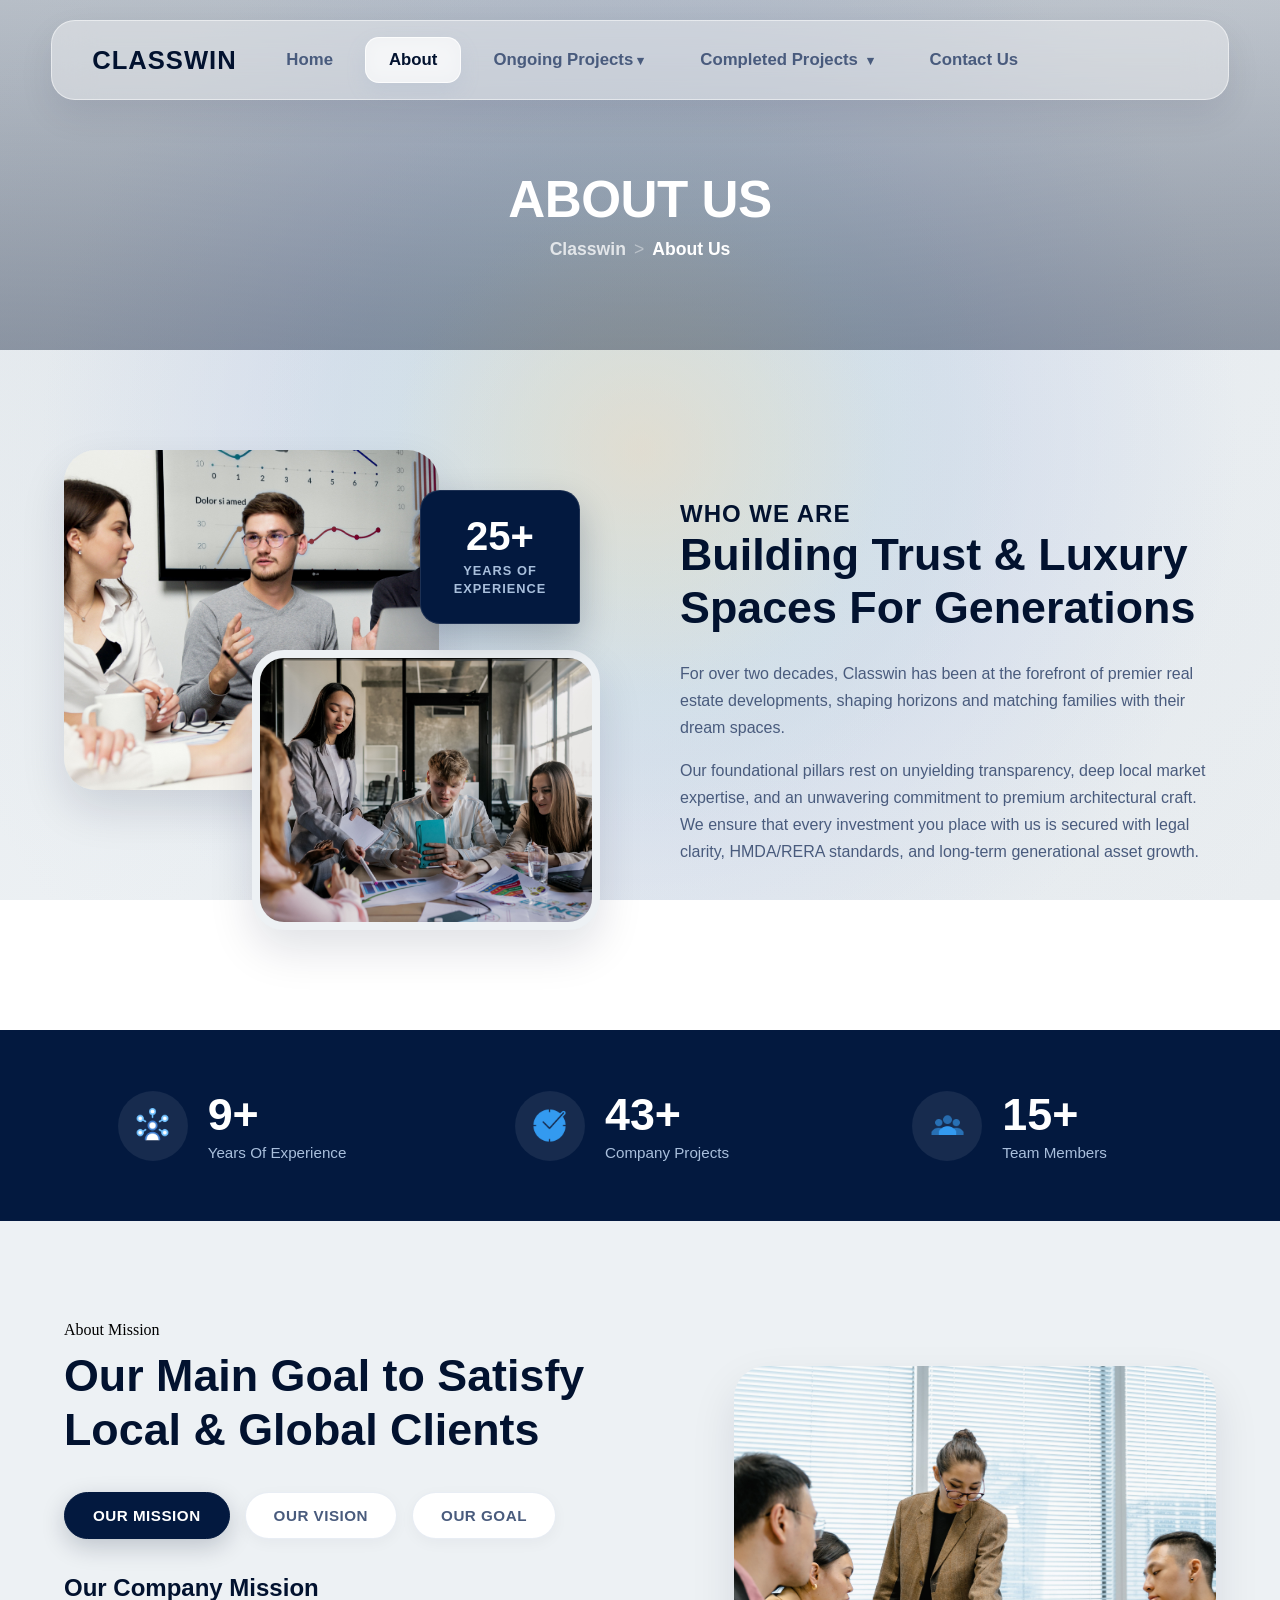
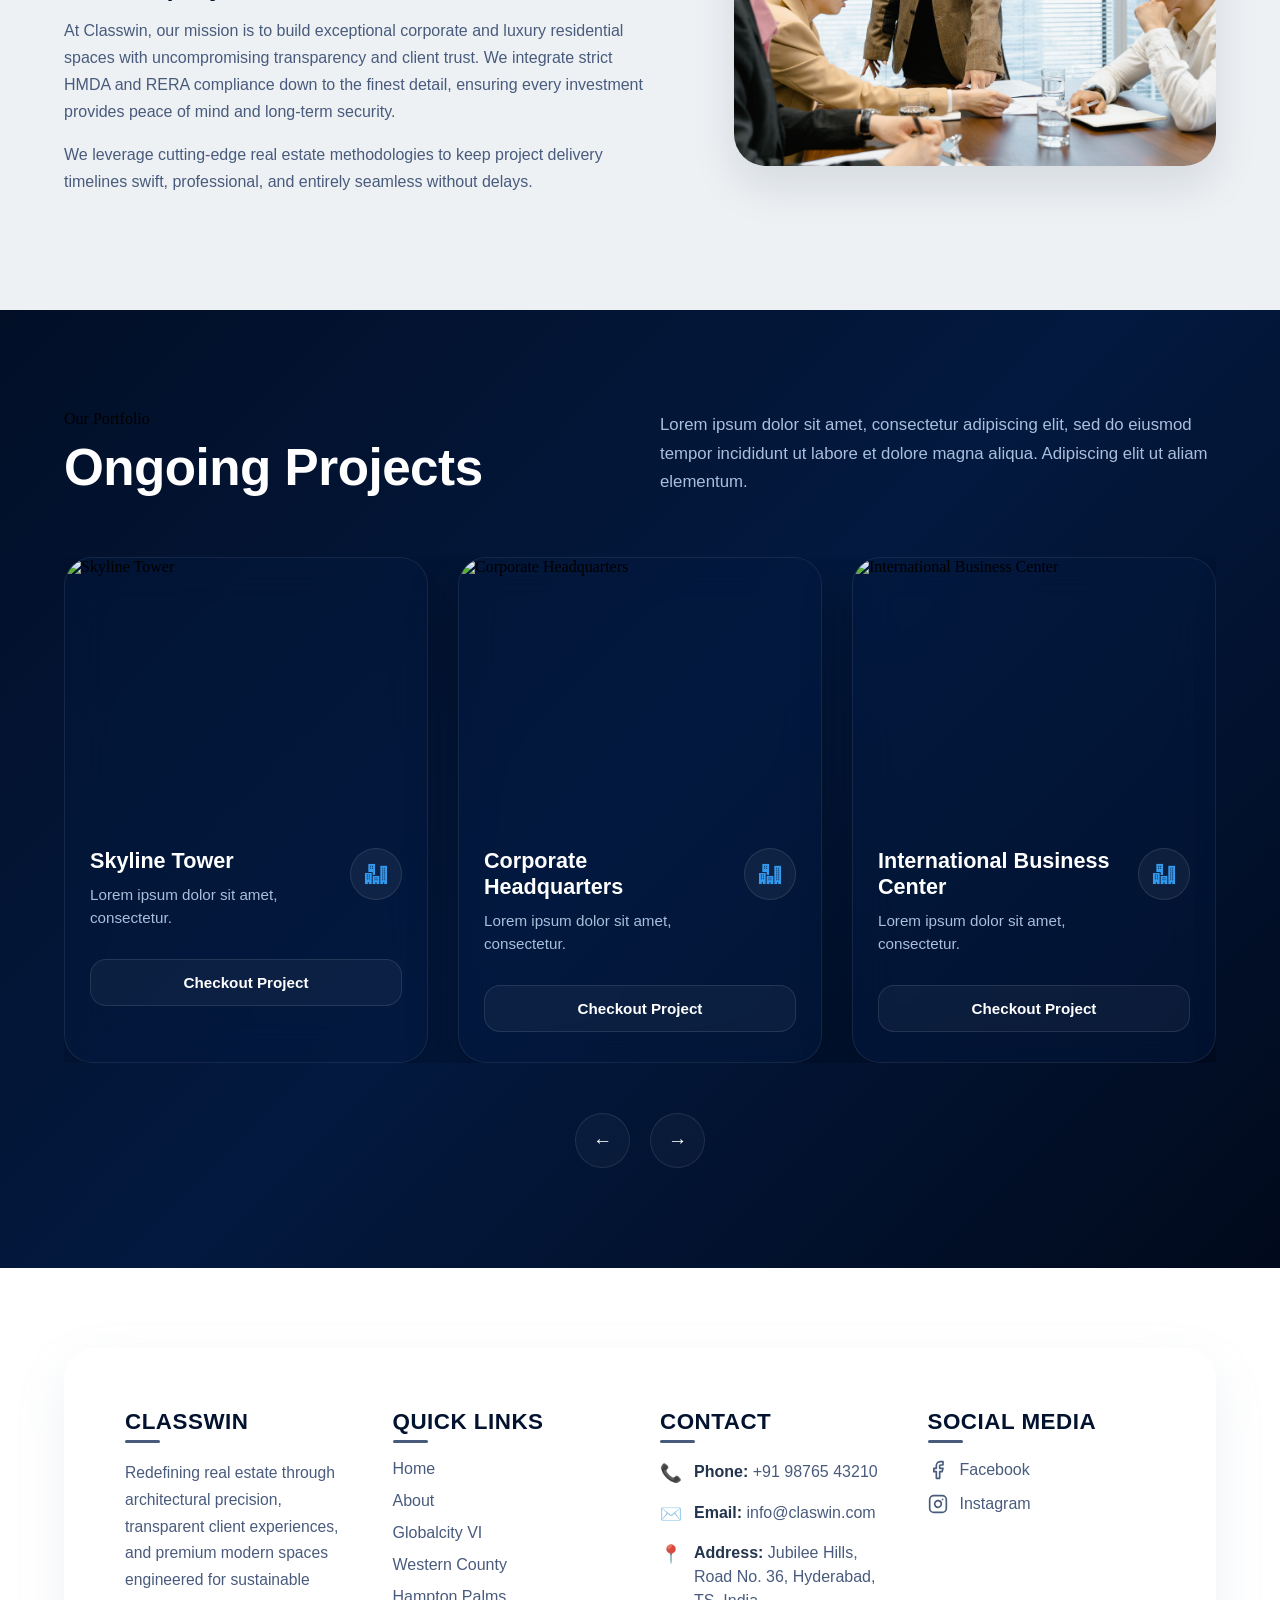
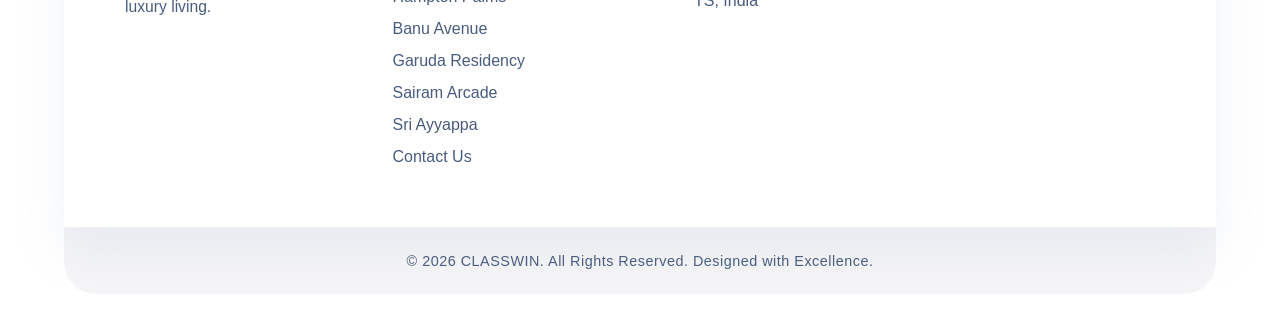
==== commit 1efce9cb: "updated footer" ====
--- a/about.html
+++ b/about.html
@@ -282,7 +282,10 @@
             <ul class="footer-links">
                 <li><a href="home.html">Home</a></li>
                 <li><a href="about.html">About</a></li>
-                <li><a href="ongoing-projects.html">Ongoing Projects</a></li>
+                <li><a href="Globalcity_VI.html">Globalcity VI</a></li>
+                <li><a href="westerncounty.html">Western County</a></li>
+                <li><a href="hamptonpalms.html">Hampton Palms</a></li>
+                <li><a href="banuavenue.html">Banu Avenue</a></li>
                 <li><a href="garudaresidency.html">Garuda Residency</a></li>
                 <li><a href="sairamarcade.html">Sairam Arcade</a></li>
                 <li><a href="sriayyappa.html">Sri Ayyappa</a></li>
--- a/CSS/style.css
+++ b/CSS/style.css
@@ -1,5 +1,92 @@
 
-
+/* 1. Global Box Sizing & Fluid Layouts */
+* {
+    box-sizing: border-box;
+    margin: 0;
+    padding: 0;
+}
+
+html, body {
+    width: 100%;
+    overflow-x: hidden; /* Prevents broken horizontal scrolling on mobile */
+    font-size: 16px;    /* Base standard */
+}
+
+/* 2. Fluid Image Handling (Stops images from breaking layouts) */
+img {
+    max-width: 100%;
+    height: auto;
+    display: block;
+}
+
+/* 3. Global Container (Use this class for all main page blocks) */
+.container {
+    width: 100%;
+    max-width: 1200px;
+    margin: 0 auto;
+    padding: 0 20px; /* Essential side spacing for mobile screens */
+}
+
+
+/* ========================================== */
+/* 4. Global Media Queries (The Breakpoints)  */
+/* ========================================== */
+
+/* --- Tablet Devices (Landscape & Portrait) --- */
+@media (max-width: 1024px) {
+    html {
+        font-size: 15px; /* Scaled down typography for smaller viewports */
+    }
+    
+    /* Switch 2-column structures (like your hero banner) to single column */
+    .hero-container {
+        grid-template-columns: 1fr;
+        grid-gap: 40px;
+        text-align: center;
+    }
+
+    .hero-content {
+        align-items: center;
+    }
+}
+
+/* --- Mobile Devices (Smartphones) --- */
+@media (max-width: 768px) {
+    html {
+        font-size: 14px; /* Scaled down further for readability on phones */
+    }
+
+    /* Adjust padding so sections don't look awkwardly tall on mobile */
+    .hero-section, 
+    .features-section, 
+    .gallery-section {
+        padding: 50px 15px;
+    }
+
+    /* Force grids to single columns if cards get squished */
+    .image-grid, 
+    .features-grid {
+        grid-template-columns: 1fr !important;
+        grid-auto-rows: auto; /* Lets contents dictate natural height */
+        grid-gap: 24px;
+    }
+
+    /* Prevent the gallery images from feeling infinitely long */
+    .gallery-card {
+        height: 300px; 
+    }
+    
+    /* Make button groups stack nicely */
+    .hero-actions {
+        flex-direction: column;
+        width: 100%;
+    }
+    
+    .btn-primary {
+        width: 100%;
+        text-align: center;
+    }
+}
 body {
     margin: 0;
     padding: 0;
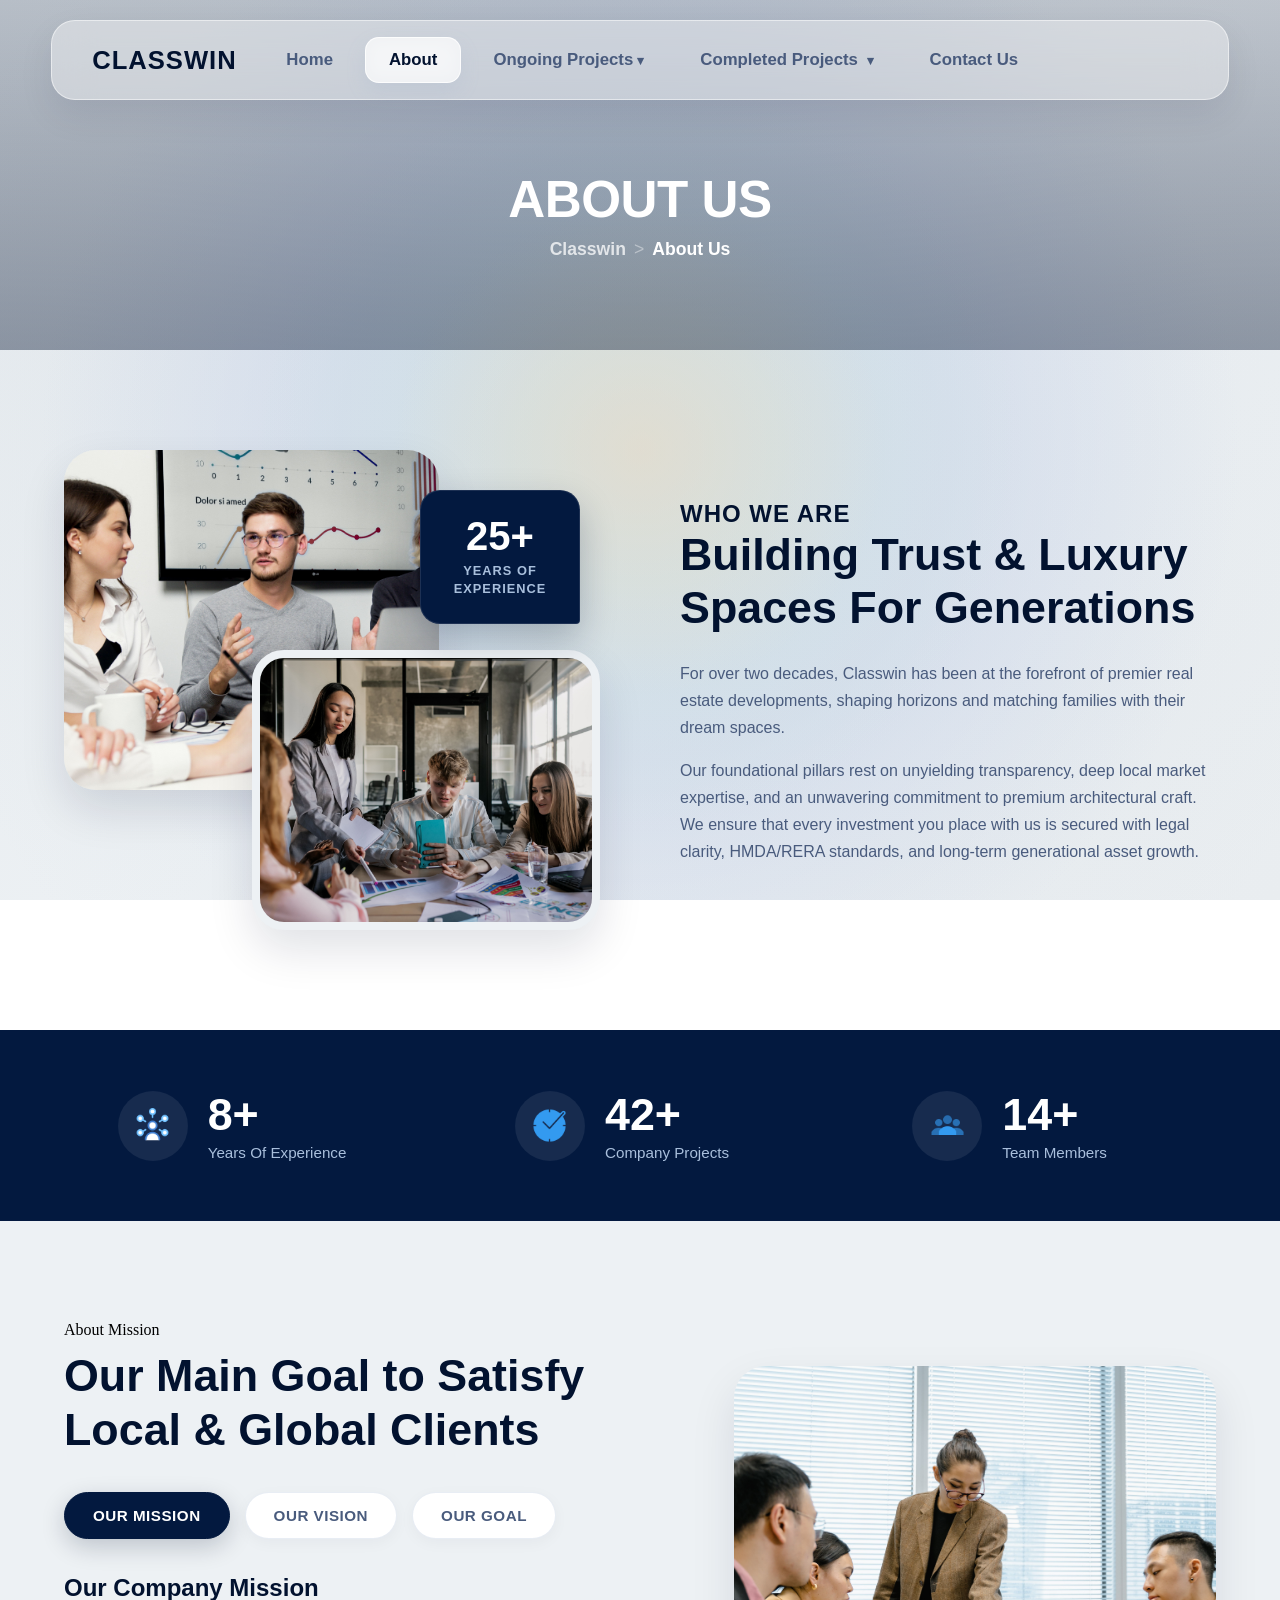
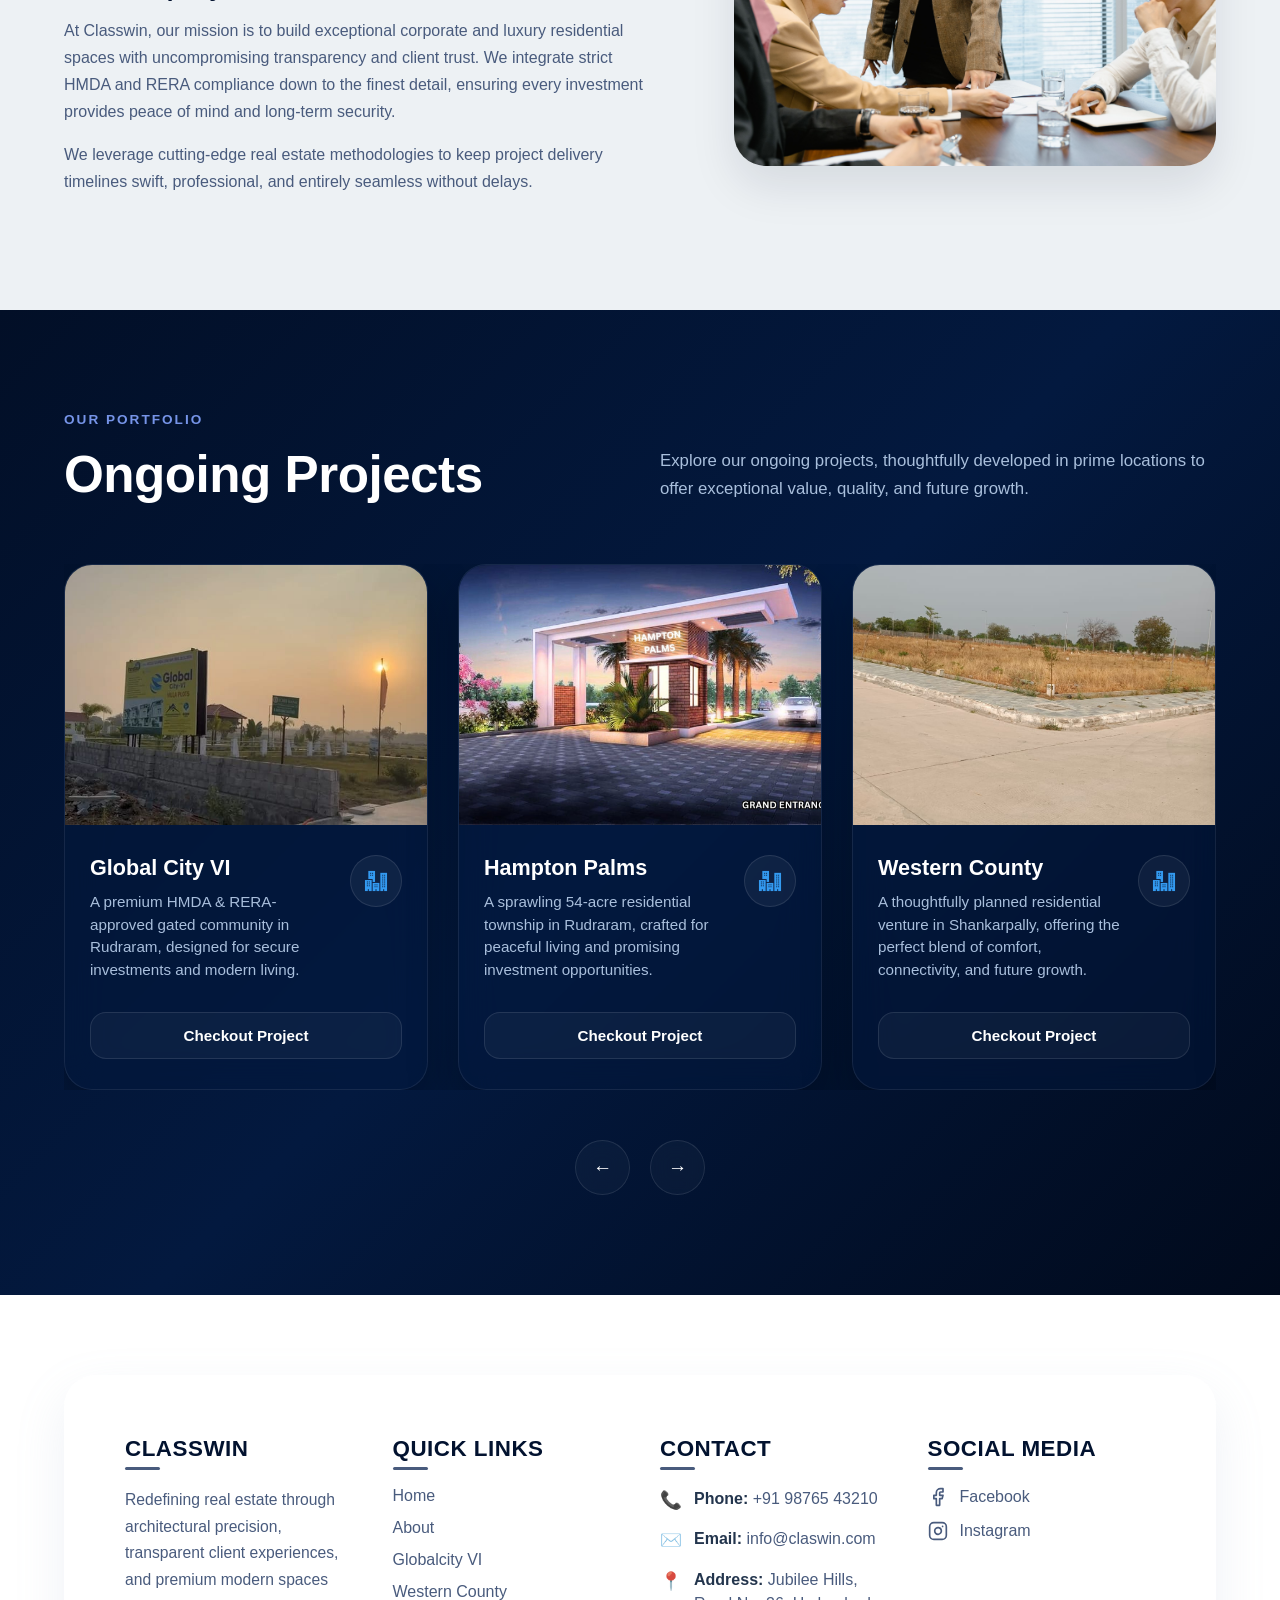
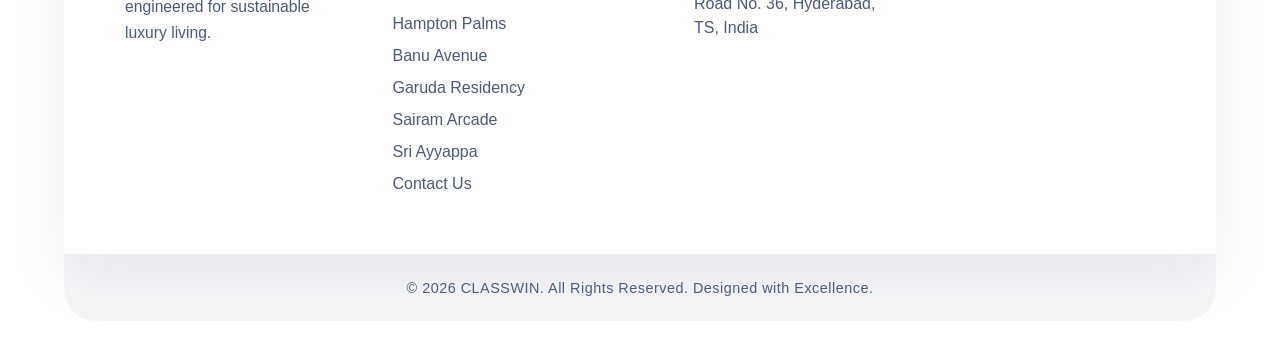
==== commit 091f3f24: "added ongoing project section to about and contat us page" ====
--- a/about.html
+++ b/about.html
@@ -181,7 +181,7 @@
             <h2>Ongoing Projects</h2>
         </div>
         <div class="header-right">
-            <p>Lorem ipsum dolor sit amet, consectetur adipiscing elit, sed do eiusmod tempor incididunt ut labore et dolore magna aliqua. Adipiscing elit ut aliam elementum.</p>
+            <p>Explore our ongoing projects, thoughtfully developed in prime locations to offer exceptional value, quality, and future growth.</p>
         </div>
     </div>
 
@@ -190,73 +190,73 @@
             
             <div class="project-card">
                 <div class="project-image-box">
-                    <img src="Assets/Images/Projects/project-1.jpg" alt="Skyline Tower">
+                    <img src="Assets/Images/Ongoing-projects/Globalcity_VI/image2.jpeg" alt="Global City VI">
                 </div>
                 <div class="project-details">
                     <div class="details-text-row">
                         <div class="title-wrap">
-                            <h3>Skyline Tower</h3>
-                            <p>Lorem ipsum dolor sit amet, consectetur.</p>
+                            <h3>Global City VI</h3>
+                            <p>A premium HMDA & RERA-approved gated community in Rudraram, designed for secure investments and modern living.</p>
                         </div>
                         <div class="project-mini-icon">
                             <img src="Assets/About/building.png" alt="Icon">
                         </div>
                     </div>
-                    <a href="skylinetower.html" class="project-action-btn">Checkout Project</a>
+                    <a href="Globalcity_VI.html" class="project-action-btn">Checkout Project</a>
                 </div>
             </div>
 
             <div class="project-card">
                 <div class="project-image-box">
-                    <img src="Assets/Images/Projects/project-2.jpg" alt="Corporate Headquarters">
+                    <img src="Assets/Images/Ongoing-projects/hamptonpalms/image2.jpeg" alt="Hampton Palms">
                 </div>
                 <div class="project-details">
                     <div class="details-text-row">
                         <div class="title-wrap">
-                            <h3>Corporate Headquarters</h3>
-                            <p>Lorem ipsum dolor sit amet, consectetur.</p>
+                            <h3>Hampton Palms</h3>
+                            <p>A sprawling 54-acre residential township in Rudraram, crafted for peaceful living and promising investment opportunities.</p>
                         </div>
                         <div class="project-mini-icon">
                             <img src="Assets/About/building.png" alt="Icon">
                         </div>
                     </div>
-                    <a href="corporatehq.html" class="project-action-btn">Checkout Project</a>
+                    <a href="hamptonpalms.html" class="project-action-btn">Checkout Project</a>
                 </div>
             </div>
 
             <div class="project-card">
                 <div class="project-image-box">
-                    <img src="Assets/Images/Projects/project-3.jpg" alt="International Business Center">
+                    <img src="Assets/Images/Ongoing-projects/westerncounty/image15.jpeg" alt="Westeern County">
                 </div>
                 <div class="project-details">
                     <div class="details-text-row">
                         <div class="title-wrap">
-                            <h3>International Business Center</h3>
-                            <p>Lorem ipsum dolor sit amet, consectetur.</p>
+                            <h3>Western County</h3>
+                            <p>A thoughtfully planned residential venture in Shankarpally, offering the perfect blend of comfort, connectivity, and future growth.</p>
                         </div>
                         <div class="project-mini-icon">
                             <img src="Assets/About/building.png" alt="Icon">
                         </div>
                     </div>
-                    <a href="businesscenter.html" class="project-action-btn">Checkout Project</a>
+                    <a href="westerncounty.html" class="project-action-btn">Checkout Project</a>
                 </div>
             </div>
 
             <div class="project-card">
                 <div class="project-image-box">
-                    <img src="Assets/About/project-4.jpg" alt="Elite Residency Complexes">
+                    <img src="Assets/Images/Ongoing-projects/banuavenue/image2.jpeg" alt="Banu Avenue">
                 </div>
                 <div class="project-details">
                     <div class="details-text-row">
                         <div class="title-wrap">
-                            <h3>Elite Residency</h3>
-                            <p>Lorem ipsum dolor sit amet, consectetur.</p>
+                            <h3>Banu Avenue</h3>
+                            <p>An exclusive urban development in Kukatpally that combines prime location, legal assurance, and exceptional value.</p>
                         </div>
                         <div class="project-mini-icon">
                             <img src="Assets/About/building.png" alt="Icon">
                         </div>
                     </div>
-                    <a href="eliteresidency.html" class="project-action-btn">Checkout Project</a>
+                    <a href="banuavenue.html" class="project-action-btn">Checkout Project</a>
                 </div>
             </div>
 
--- a/CSS/about.css
+++ b/CSS/about.css
@@ -497,6 +497,17 @@
     gap: 40px;
 }
 
+.featured-projects-section .section-sub-heading {
+    font-family: 'Saira', sans-serif;
+    font-size: 0.85rem;
+    font-weight: 700;
+    text-transform: uppercase;
+    color: #7694e8;   
+    letter-spacing: 2px;
+    margin-bottom: 8px;
+    display: inline-block;
+}
+
 .header-left {
     flex: 1;
 }
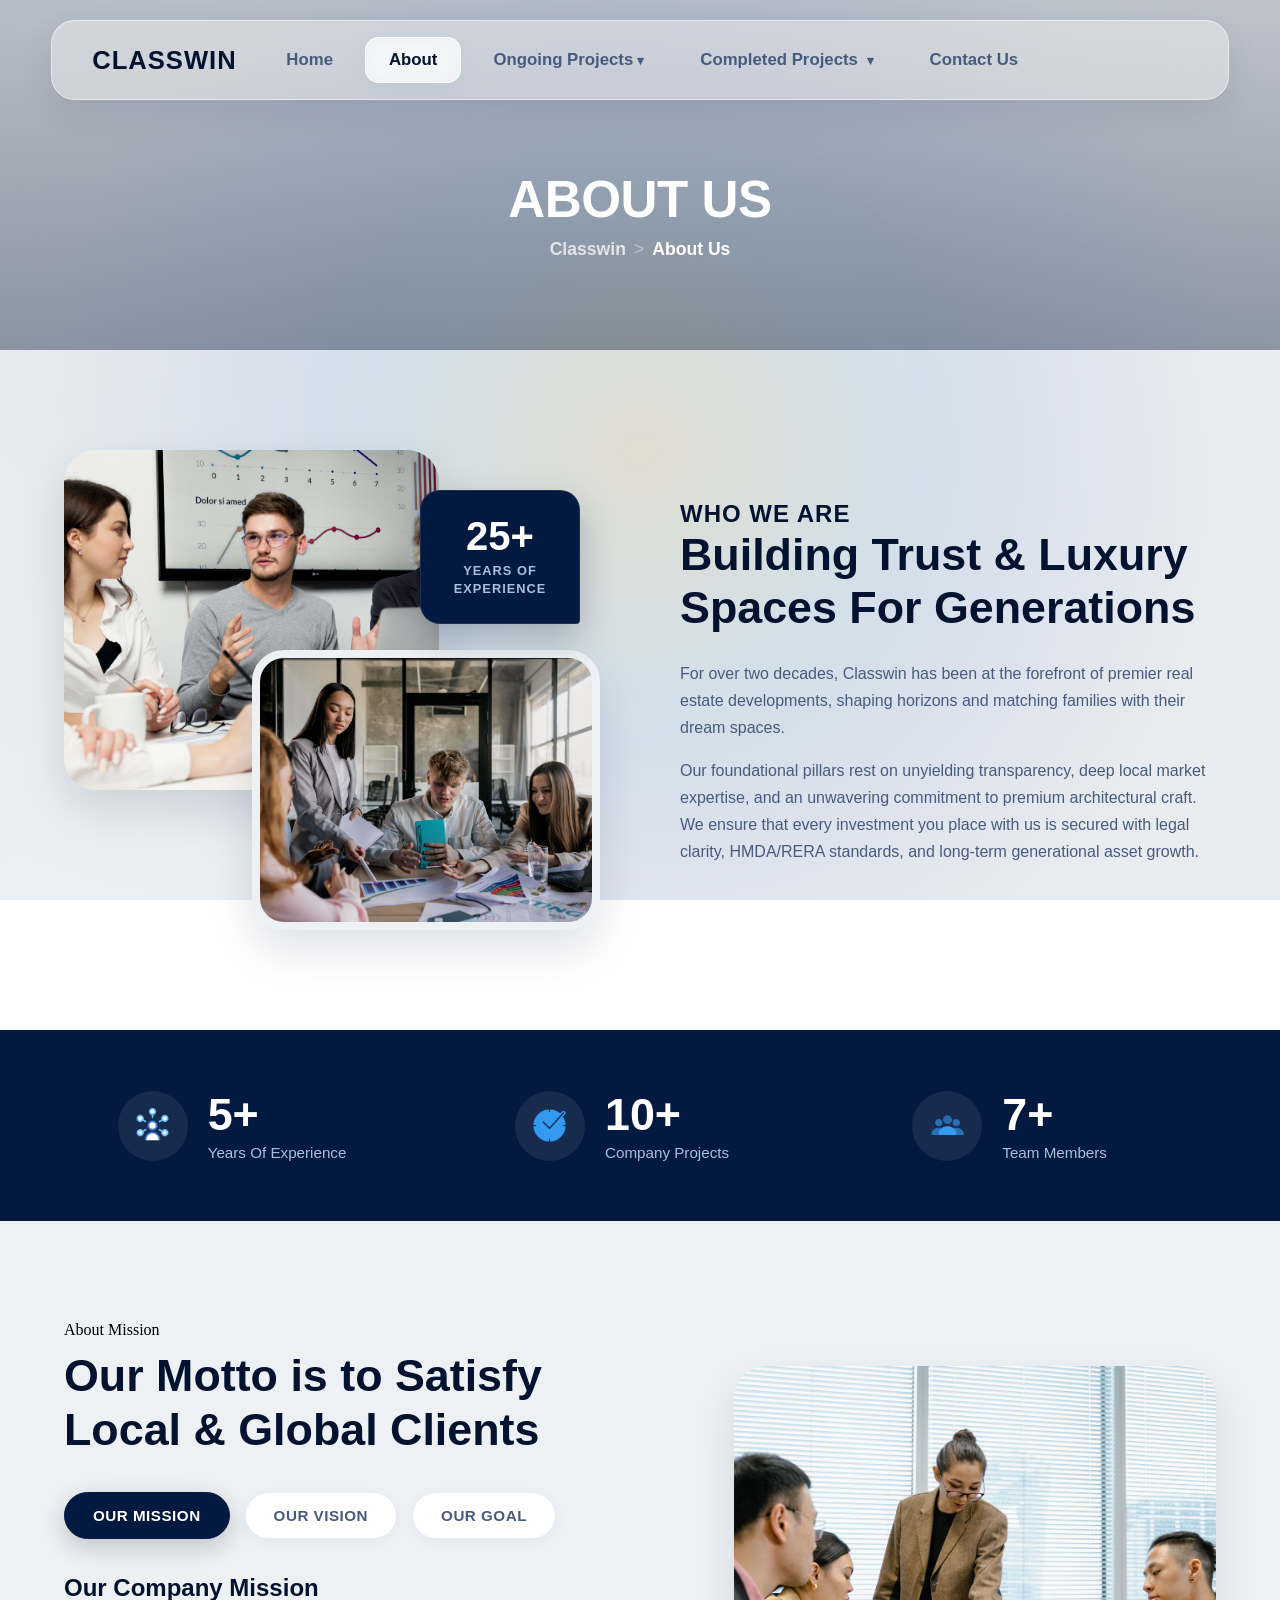
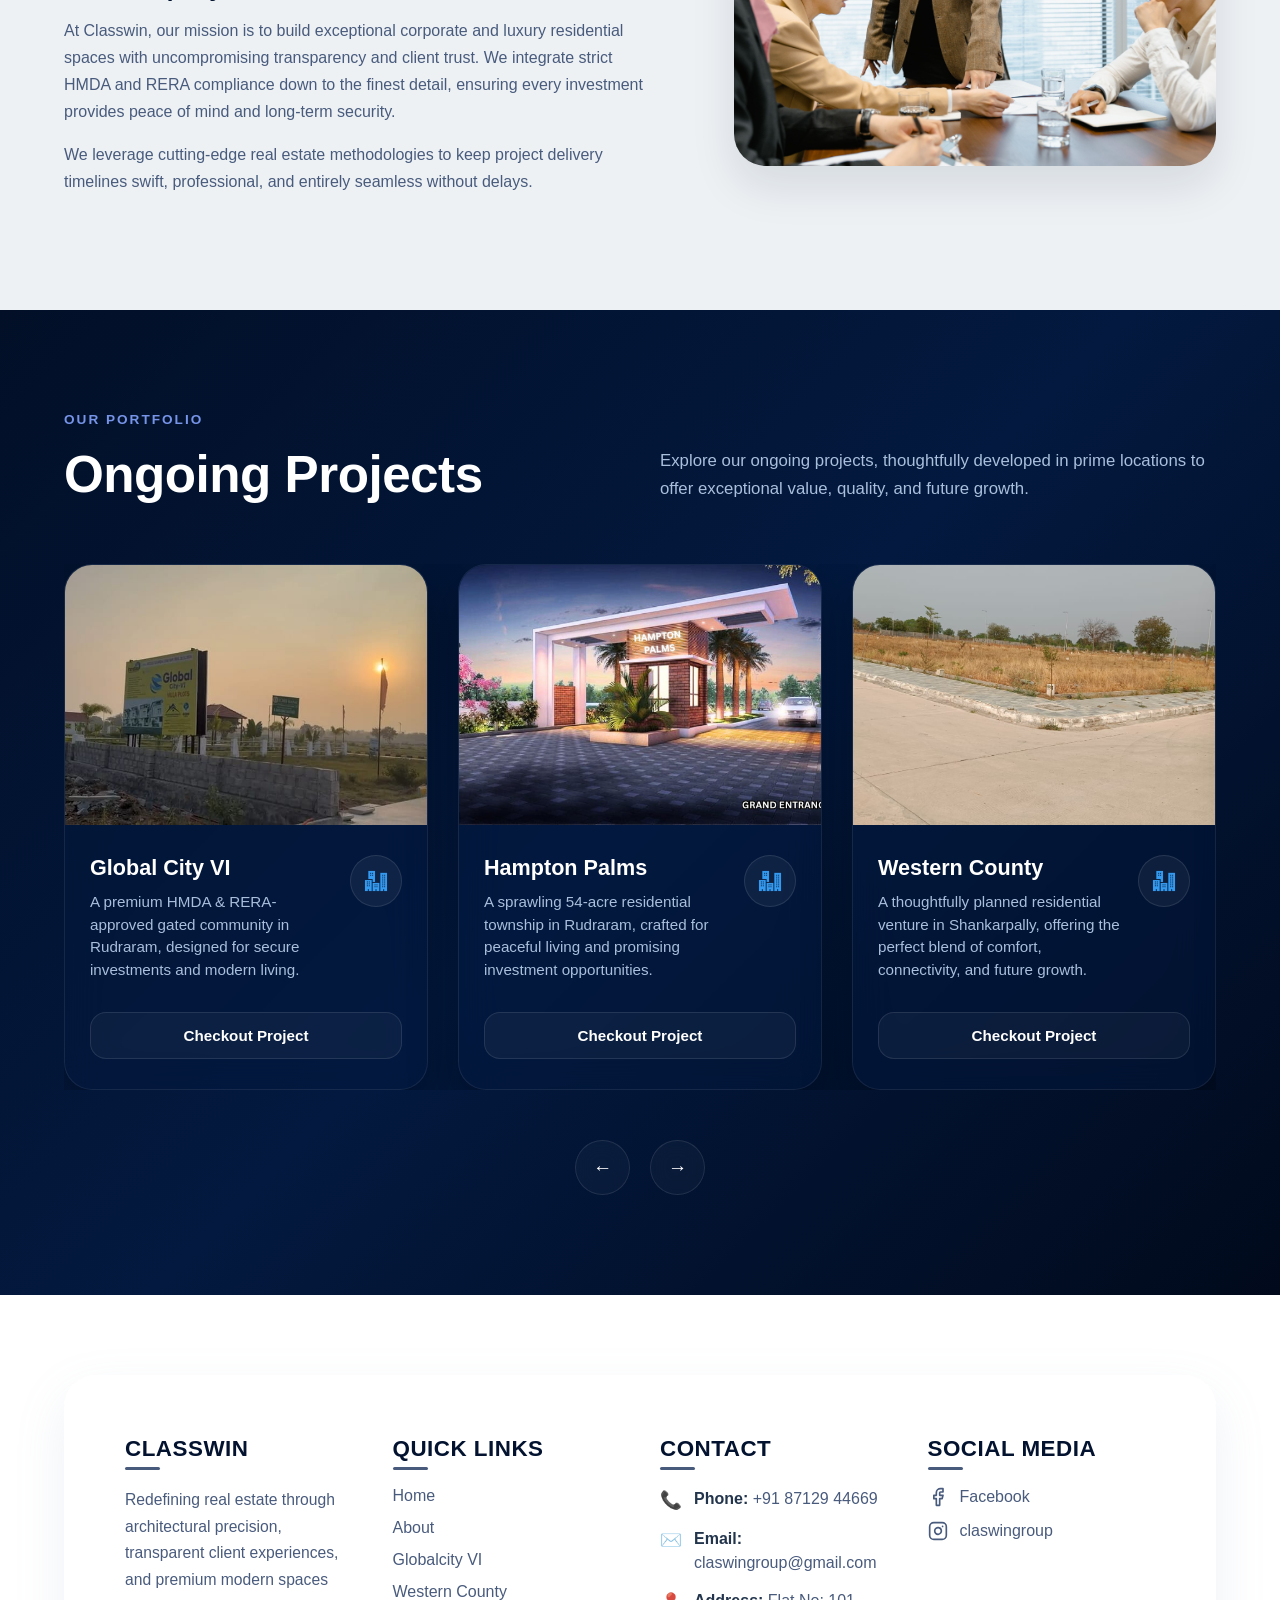
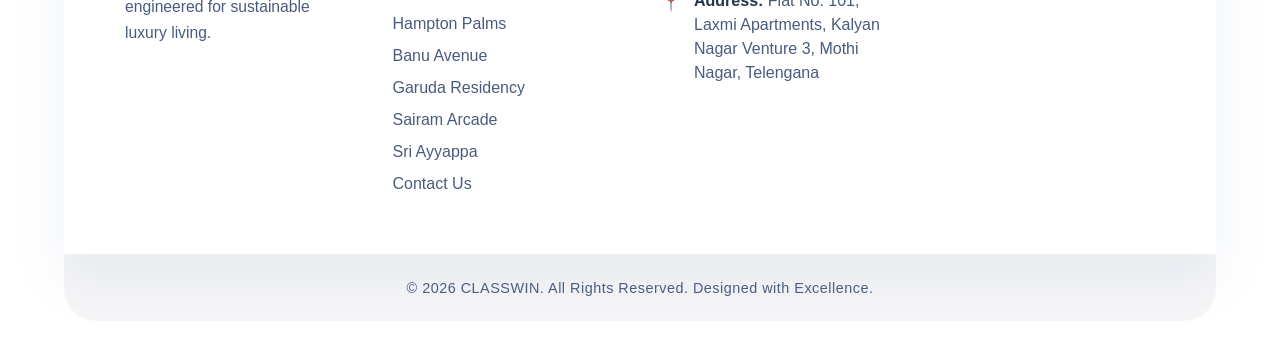
==== commit 058ade0b: "Minor changes are updated" ====
--- a/about.html
+++ b/about.html
@@ -102,7 +102,7 @@
                 <img src="Assets/About/experience.png" alt="Experience Icon">
             </div>
             <div class="stat-info">
-                <h3 class="stat-number" data-target="40">0</h3>
+                <h3 class="stat-number" data-target="25">0</h3>
                 <p class="stat-label">Years Of Experience</p>
             </div>
         </div>
@@ -112,7 +112,7 @@
                 <img src="Assets/About/completed projects.png" alt="Projects Icon">
             </div>
             <div class="stat-info">
-                <h3 class="stat-number" data-target="200">0</h3>
+                <h3 class="stat-number" data-target="54">0</h3>
                 <p class="stat-label">Company Projects</p>
             </div>
         </div>
@@ -122,7 +122,7 @@
                 <img src="Assets/About/team.png" alt="Team Icon">
             </div>
             <div class="stat-info">
-                <h3 class="stat-number" data-target="68">0</h3>
+                <h3 class="stat-number" data-target="34">0</h3>
                 <p class="stat-label">Team Members</p>
             </div>
         </div>
@@ -134,7 +134,7 @@
         
         <div class="tabs-content-column">
             <span class="section-sub-heading">About Mission</span>
-            <h2>Our Main Goal to Satisfy Local & Global Clients</h2>
+            <h2>Our Motto is to Satisfy Local & Global Clients</h2>
             
             <div class="tab-buttons-container">
                 <button class="tab-btn active" data-tab="mission">Our Mission</button>
@@ -297,15 +297,15 @@
             <ul class="footer-contact-list">
                 <li>
                     <span class="contact-icon">📞</span>
-                    <span class="contact-text"><strong>Phone:</strong> +91 98765 43210</span>
+                    <span class="contact-text"><strong>Phone:</strong> +91 87129 44669</span>
                 </li>
                 <li>
                     <span class="contact-icon">✉️</span>
-                    <span class="contact-text"><strong>Email:</strong> info@claswin.com</span>
+                    <span class="contact-text"><strong>Email:</strong> claswingroup@gmail.com</span>
                 </li>
                 <li>
                     <span class="contact-icon">📍</span>
-                    <span class="contact-text"><strong>Address:</strong> Jubilee Hills, Road No. 36, Hyderabad, TS, India</span>
+                    <span class="contact-text"><strong>Address:</strong> Flat No: 101, Laxmi Apartments, Kalyan Nagar Venture 3, Mothi Nagar, Telengana</span>
                 </li>
             </ul>
         </div>
@@ -327,7 +327,7 @@
                     <path d="M16 11.37A4 4 0 1 1 12.63 8 4 4 0 0 1 16 11.37z"></path>
                     <line x1="17.5" y1="6.5" x2="17.51" y2="6.5"></line>
                 </svg>
-                Instagram
+                claswingroup
             </a>
             </ul>
         </div>
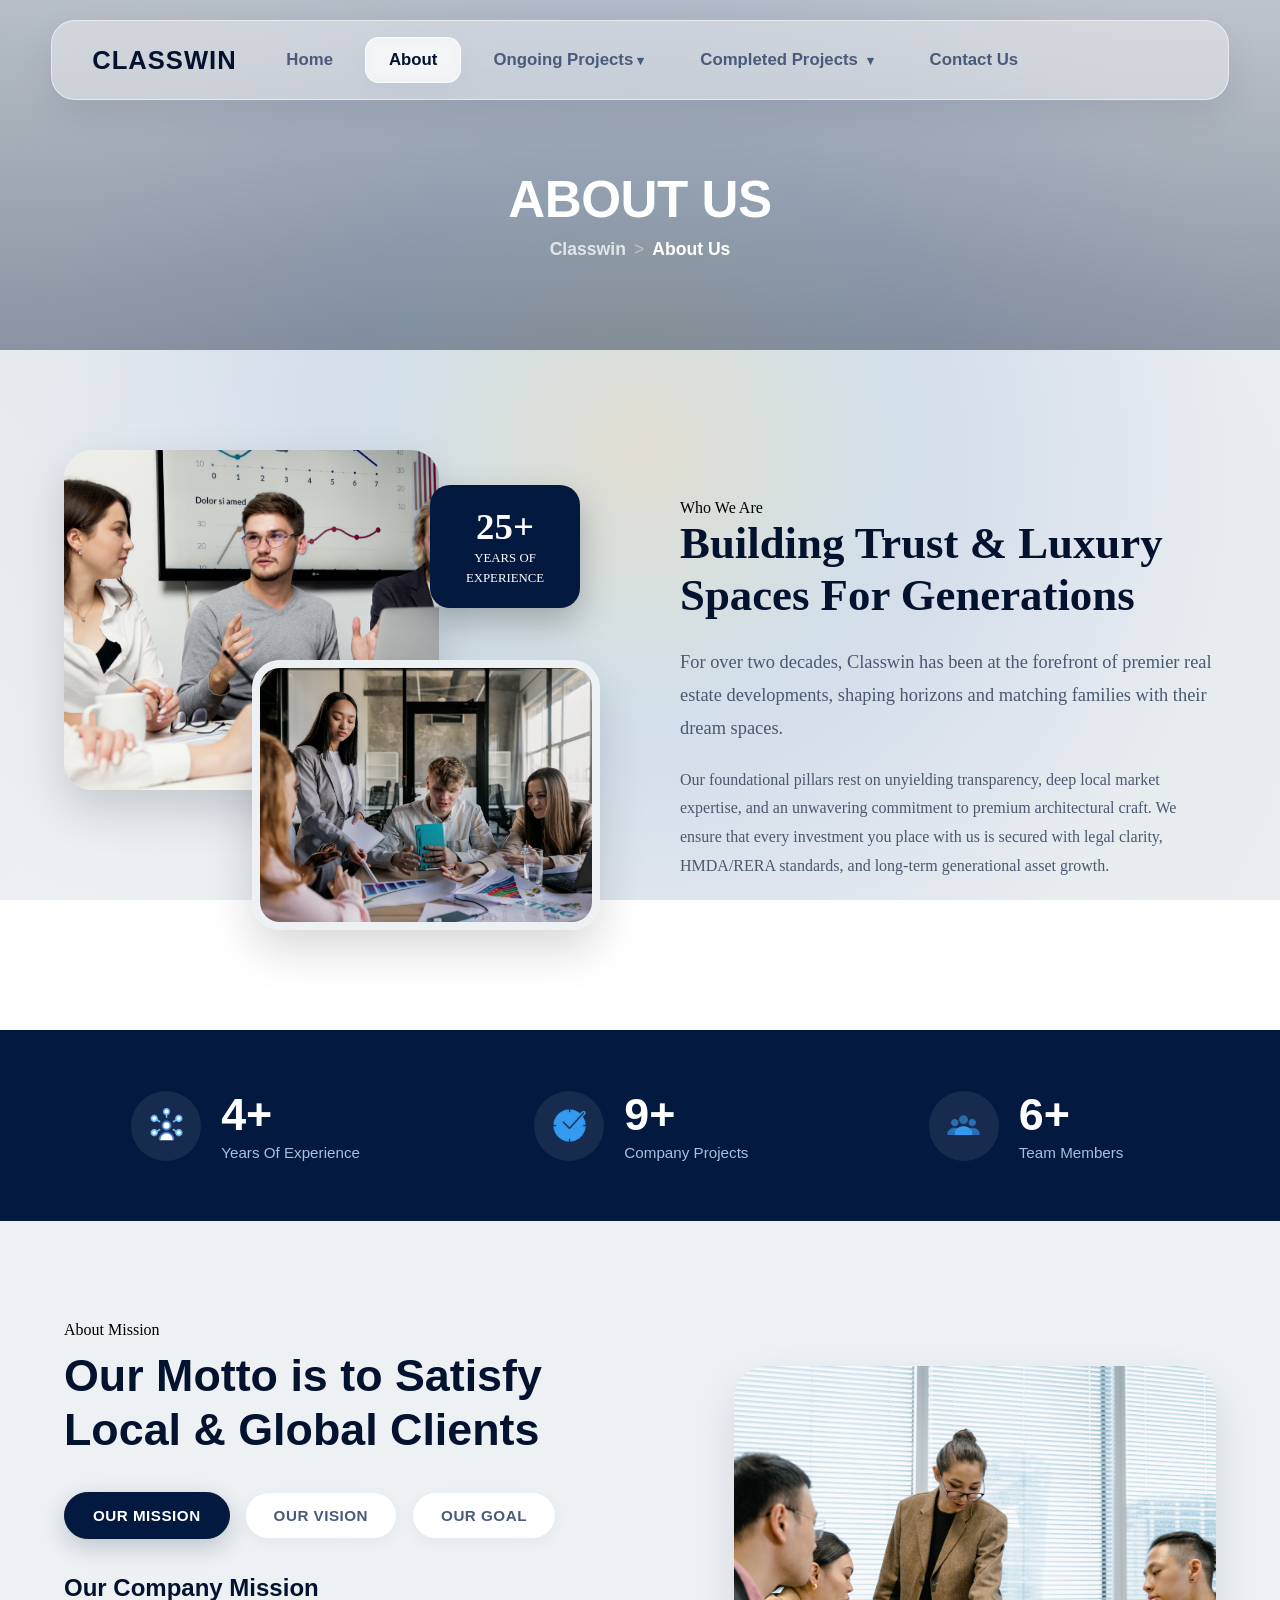
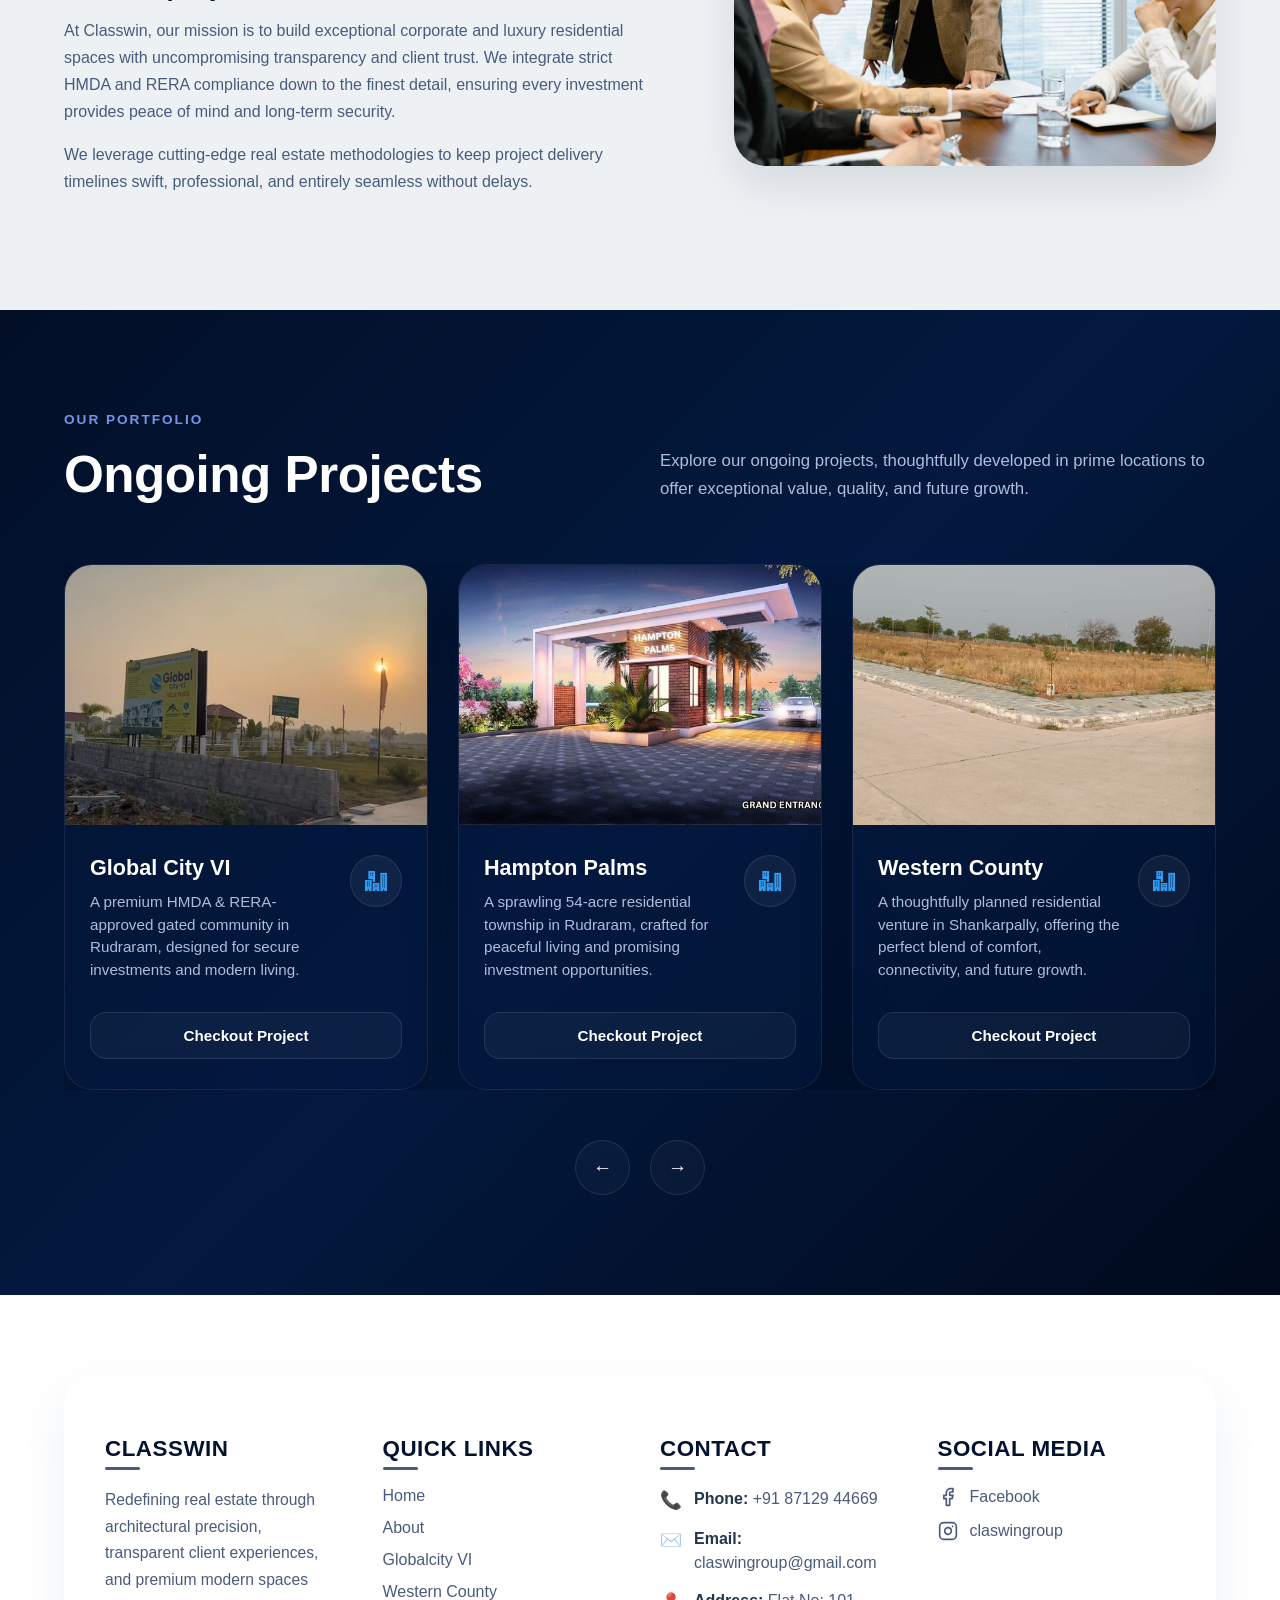
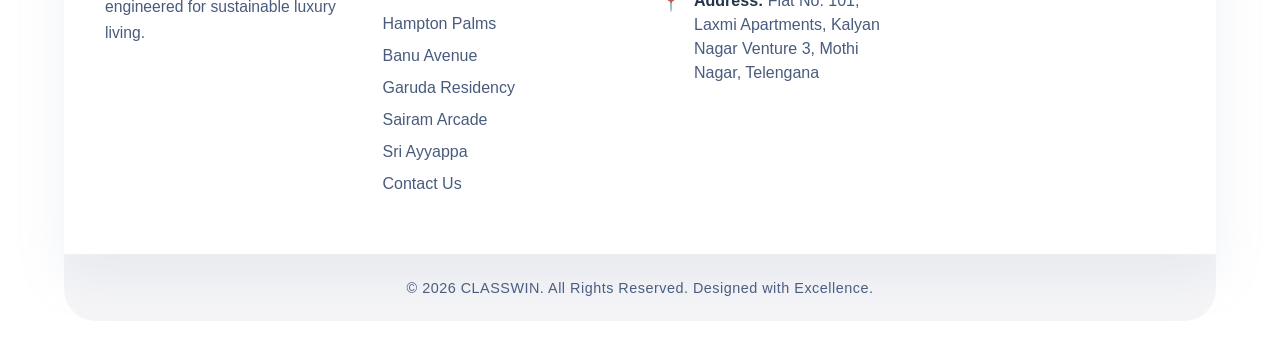
==== commit cfbe5625: "Made about page responsive" ====
--- a/about.html
+++ b/about.html
@@ -10,8 +10,12 @@
 <body> 
     <header>
         <header class="main-header">
-     <nav class="navbar">
+      <nav class="navbar">
         <div class="logo">CLASSWIN</div>
+
+        <button class="menu-toggle" aria-label="Open Menu">
+            ☰
+        </button>
         
         <div class="nav-links-container">
             <!-- The sliding glass container element -->
--- a/CSS/style.css
+++ b/CSS/style.css
@@ -305,15 +305,17 @@
     display: flex;
     justify-content: space-between;
     align-items: flex-start;
+    flex-wrap: wrap;          
+    gap: 40px;                
+
     padding: 60px 40px;
-    
-   
+
     background: rgba(255, 255, 255, 0.45);
     backdrop-filter: blur(20px);
     -webkit-backdrop-filter: blur(20px);
     border: 1px solid rgba(255, 255, 255, 0.6);
-    border-radius: 32px 32px 0 0; 
-    
+    border-radius: 32px 32px 0 0;
+
     box-shadow: 0 20px 50px rgba(139, 163, 197, 0.15);
     font-family: 'Saira', sans-serif;
     font-size: 16px;
@@ -321,8 +323,9 @@
 }
 
 .footer-heading {
-    flex: 1;
-    margin: 0 20px;
+    flex: 1 1 220px;
+    min-width: 220px;
+    margin: 0;
 }
 
 
@@ -471,4 +474,147 @@
 
 
 
-
+.menu-toggle{
+    display:none;
+    background:none;
+    border:none;
+    font-size:2rem;
+    color:#02122F;
+    cursor:pointer;
+    z-index:10001;
+}
+
+@media (max-width:1200px){
+
+    .navbar{
+
+        height:70px;
+
+        padding:0 20px;
+
+    }
+
+    .menu-toggle{
+
+        display:block;
+
+    }
+
+    .nav-links-container{
+
+        position:fixed;
+
+        top:0;
+
+        right:-100%;
+
+        width:280px;
+
+        height:100vh;
+
+        background:white;
+
+        display:flex;
+
+        justify-content:center;
+
+        align-items:center;
+
+        transition:.4s;
+
+        z-index:9999;
+
+    }
+
+    .nav-links{
+
+        flex-direction:column;
+
+        gap:25px;
+    }
+
+    .nav-links-container.active{
+
+        right:0;
+
+    }
+
+    .nav-spacer{
+
+        display:none;
+
+    }
+
+}
+
+
+/* Tablet */
+@media (max-width:1024px){
+
+    .footer{
+        width:95%;
+    }
+
+    .footer-container{
+        padding:50px 30px;
+        gap:35px;
+    }
+
+    .footer-heading{
+        flex:1 1 calc(50% - 20px);
+    }
+
+}
+
+/* Mobile */
+@media (max-width:786px){
+
+    .footer{
+        width:95%;
+        margin:60px auto 30px;
+    }
+
+    .footer-container{
+        flex-direction:column;
+        gap:30px;
+        padding:35px 25px;
+    }
+
+    .footer-heading{
+        width:100%;
+    }
+
+    .footer-heading h2{
+        font-size:1.25rem;
+    }
+
+    .footer-bottom-bar{
+        padding:18px;
+    }
+
+}
+
+/* Small Phones */
+@media (max-width:480px){
+
+    .footer-container{
+        padding:30px 20px;
+    }
+
+    .footer-heading h2{
+        font-size:1.1rem;
+    }
+
+    .footer-1 p,
+    .footer-links li,
+    .footer-contact-list li,
+    .footer-social-links li{
+
+        font-size:.92rem;
+
+    }
+
+}
+
+
+
--- a/CSS/about.css
+++ b/CSS/about.css
@@ -91,174 +91,293 @@
 }
 
 
-@media (max-width: 768px) {
-    .page-banner {
-        height: 28px0px;
-    }
-    .banner-title {
-        font-size: 2.2rem;
-    }
-    .banner-content-center {
-        padding: 20px 30px;
-        width: 85%;
-    }
-}
-
-.about-intro-section {
-    width: 100%;
-    padding: 100px 0;
-    box-sizing: border-box;
-    position: relative;
-    z-index: 5;
-}
-
-.about-intro-container {
-    width: 90%;
-    max-width: 1400px;
-    margin: 0 auto;
-    display: flex;
-    justify-content: space-between;
-    align-items: center;
-    gap: 80px;
-}
-
-.collage-column {
-    flex: 1;
-    display: flex;
-    justify-content: center;
-    align-items: center;
-}
-
-.collage-wrapper {
-    position: relative;
-    width: 100%;
-    max-width: 550px;
-    height: 480px;
-}
-
-.collage-img {
-    position: absolute;
-    border-radius: 32px;
-    overflow: hidden;
-    box-shadow: 0 20px 45px rgba(2, 18, 47, 0.12);
-    background: #e4e9ed;
-}
-
-.collage-img img {
-    width: 100%;
-    height: 100%;
-    object-fit: cover;
-    display: block;
-}
-
-.img-main {
-    width: 70%;
-    height: 340px;
-    top: 0;
-    left: 0;
-    z-index: 1;
-}
-
-.img-sub {
-    width: 65%;
-    height: 280px;
-    bottom: 0;
-    right: 0;
-    z-index: 3;
-    border: 8px solid #edf1f4;
-}
-
-.experience-badge {
-    position: absolute;
-    top: 40px;
-    right: 20px;
-    z-index: 4;
-    width: 160px;
-    padding: 25px 20px;
-    box-sizing: border-box;
-    border-radius: 20px 20px 4px 20px;
-    background: #03193F;
-    border: 1px solid rgba(255, 255, 255, 0.1);
-    box-shadow: 0 15px 35px rgba(2, 18, 47, 0.25);
-    text-align: center;
-}
-
-.exp-number {
-    display: block;
-    font-family: 'Saira', sans-serif;
-    font-size: 2.5rem;
-    font-weight: 800;
-    color: #FFFFFF;
-    line-height: 1;
-    margin-bottom: 6px;
-}
-
-.exp-text {
-    display: block;
-    font-family: 'Saira', sans-serif;
-    font-size: 0.8rem;
-    font-weight: 700;
-    text-transform: uppercase;
-    letter-spacing: 1px;
-    color: #A9BFDC;
-    line-height: 1.4;
-}
-
-.about-text-column {
-    flex: 1;
-}
-
-.about-text-column .section-sub-heading {
-    font-family: 'Saira', sans-serif;
-    font-size: 1.5rem;
-    font-weight: 700;
-    color: #02122F;
-    text-transform: uppercase;
-    letter-spacing: 1px;
-    margin-bottom: 20px;
-}
-
-.about-text-column h2 {
-    font-family: 'Saira', sans-serif;
-    font-size: 2.8rem;
-    font-weight: 700;
-    color: #02122F;
-    line-height: 1.2;
-    margin: 0 0 25px 0;
-}
-
-.lead-text {
-    font-family: 'Saira', sans-serif;
-    font-size: 1.15rem;
-    font-weight: 500;
-    line-height: 1.6;
-    color: #23354D;
-    margin-bottom: 20px;
-}
-
-.about-text-column p {
-    font-family: 'Saira', sans-serif;
-    font-size: 1rem;
-    line-height: 1.7;
-    color: #495B7D;
-    margin: 0 0 15px 0;
-}
-
-@media (max-width: 992px) {
-    .about-intro-container {
-        flex-direction: column;
-        gap: 60px;
-    }
-    .collage-wrapper {
-        max-width: 480px;
-        height: 420px;
-    }
-    .img-main { height: 300px; }
-    .img-sub { height: 240px; }
-    .about-text-column {
-        text-align: center;
-    }
-}
+
+
+.about-intro-section{
+    width:100%;
+    padding:100px 0;
+}
+
+.about-intro-container{
+    display: flex;
+    width:90%;
+    max-width:1400px;
+    margin:auto;
+    display:flex;
+    justify-content:space-between;
+    align-items:center;
+    gap:80px;
+}
+
+.collage-column{
+    flex:1;
+    display:flex;
+    justify-content:center;
+}
+
+.collage-wrapper{
+    position:relative;
+    width:100%;
+    max-width:550px;
+    height:480px;
+}
+
+.collage-img{
+    position:absolute;
+    overflow:hidden;
+    border-radius:28px;
+    box-shadow:0 20px 45px rgba(0,0,0,.15);
+}
+
+.collage-img img{
+    width:100%;
+    height:100%;
+    object-fit:cover;
+    display:block;
+}
+
+.img-main{
+    width:70%;
+    height:340px;
+    top:0;
+    left:0;
+    z-index:1;
+}
+
+.img-sub{
+    width:65%;
+    height:270px;
+    bottom:0;
+    right:0;
+    border:8px solid #edf1f4;
+    z-index:2;
+}
+
+.experience-badge{
+    position:absolute;
+    top:35px;
+    right:20px;
+    width:150px;
+    padding:20px;
+    background:#03193F;
+    border-radius:20px;
+    text-align:center;
+    color:#fff;
+    z-index:5;
+    box-shadow:0 15px 35px rgba(0,0,0,.25);
+}
+
+.exp-number{
+    display:block;
+    font-size:2.3rem;
+    font-weight:700;
+}
+
+.exp-text{
+    font-size:.8rem;
+    line-height:1.5;
+    text-transform:uppercase;
+}
+
+.about-text-column{
+    flex:1;
+}
+
+.about-text-column h2{
+    font-size:2.8rem;
+    color:#02122F;
+    margin-bottom:25px;
+}
+
+.lead-text{
+    font-size:1.15rem;
+    line-height:1.7;
+    margin-bottom:20px;
+}
+
+.about-text-column p{
+    line-height:1.8;
+    color:#4a5970;
+}
+
+
+
+/* ================= TABLETS ================= */
+
+@media (max-width:992px){
+
+    .about-intro-container{
+
+        flex-direction:column;
+
+        align-items:center;
+
+        text-align:center;
+
+        gap:60px;
+
+    }
+
+    .collage-column,
+    .about-text-column{
+
+        width:100%;
+
+        flex:none;
+
+    }
+
+    .collage-wrapper{
+
+        width:100%;
+
+        max-width:500px;
+
+        height:430px;
+
+        margin:auto;
+
+    }
+
+    .img-main{
+
+        width:70%;
+
+        height:300px;
+
+    }
+
+    .img-sub{
+
+        width:65%;
+
+        height:230px;
+
+    }
+
+}
+
+/* ================= MOBILE ================= */
+
+@media (max-width:768px){
+
+    .about-intro-section{
+
+        padding:70px 20px;
+
+    }
+
+    .collage-wrapper{
+
+        max-width:340px;
+
+        height:320px;
+
+    }
+
+    .img-main{
+
+        width:72%;
+
+        height:220px;
+
+    }
+
+    .img-sub{
+
+        width:68%;
+
+        height:170px;
+
+        border-width:5px;
+
+    }
+
+    .experience-badge{
+
+        width:110px;
+
+        padding:12px;
+
+        top:10px;
+
+        right:0;
+
+    }
+
+    .exp-number{
+
+        font-size:1.8rem;
+
+    }
+
+    .exp-text{
+
+        font-size:.65rem;
+
+    }
+
+    .about-text-column h2{
+
+        font-size:2rem;
+
+    }
+
+}
+
+/* ================= SMALL PHONES ================= */
+
+@media (max-width:480px){
+
+    .collage-wrapper{
+
+        max-width:280px;
+
+        height:250px;
+
+    }
+
+    .img-main{
+
+        height:170px;
+
+    }
+
+    .img-sub{
+
+        height:130px;
+
+    }
+
+    .experience-badge{
+
+        width:90px;
+
+        padding:10px;
+
+    }
+
+    .exp-number{
+
+        font-size:1.4rem;
+
+    }
+
+    .exp-text{
+
+        font-size:.55rem;
+
+    }
+
+    .about-text-column h2{
+
+        font-size:1.6rem;
+
+    }
+
+}
+
+
 
 .stats-banner-section {
     width: 100%;
@@ -278,11 +397,16 @@
     gap: 40px;
 }
 
-.stat-item {
-    display: flex;
-    align-items: center;
-    gap: 20px;
-    min-width: 250px;
+.stat-item{
+
+    display:flex;
+
+    align-items:center;
+
+    gap:20px;
+
+    min-width:220px;
+
 }
 
 .stat-icon-box {
@@ -323,16 +447,9 @@
     margin: 5px 0 0 0;
 }
 
-@media (max-width: 768px) {
-    .stats-container {
-        flex-direction: column;
-        gap: 50px;
-    }
-    .stat-item {
-        justify-content: center;
-        width: 100%;
-    }
-}
+
+
+
 .tabs-section {
     width: 100%;
     padding: 100px 0;
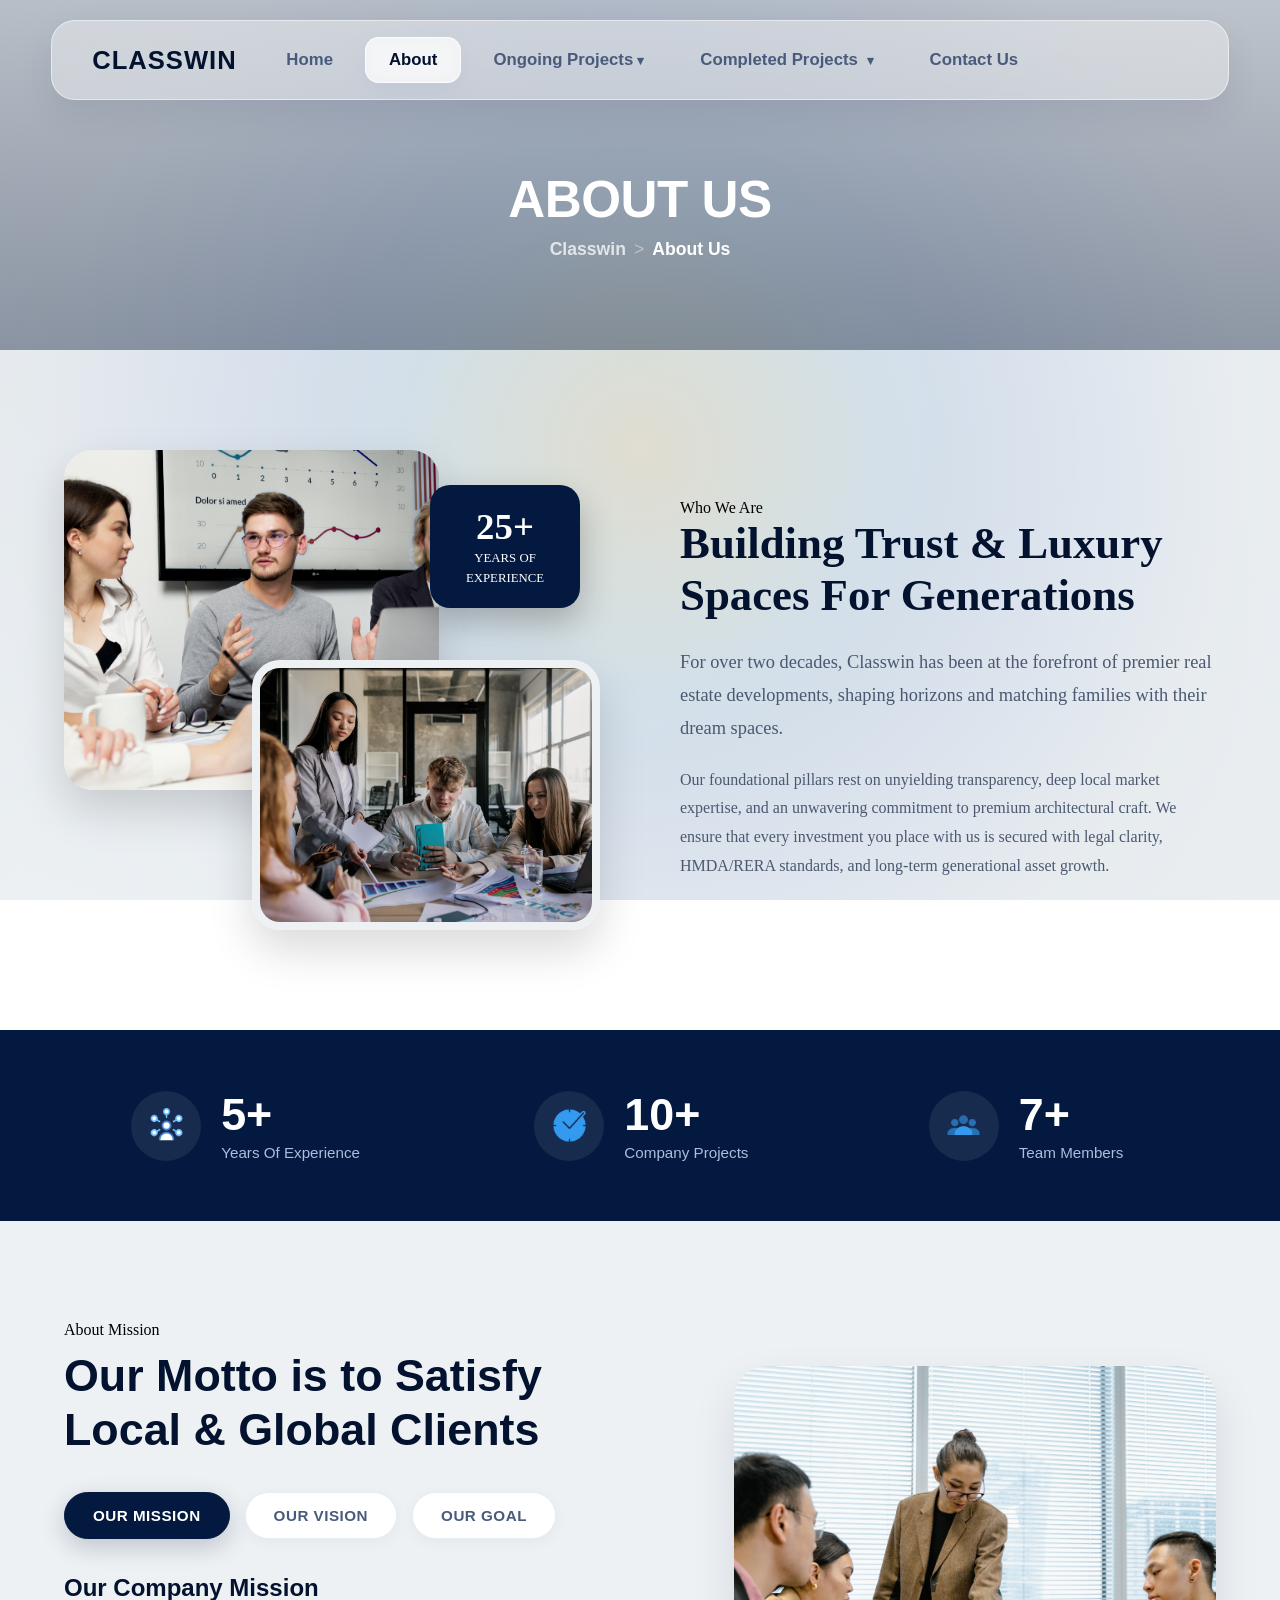
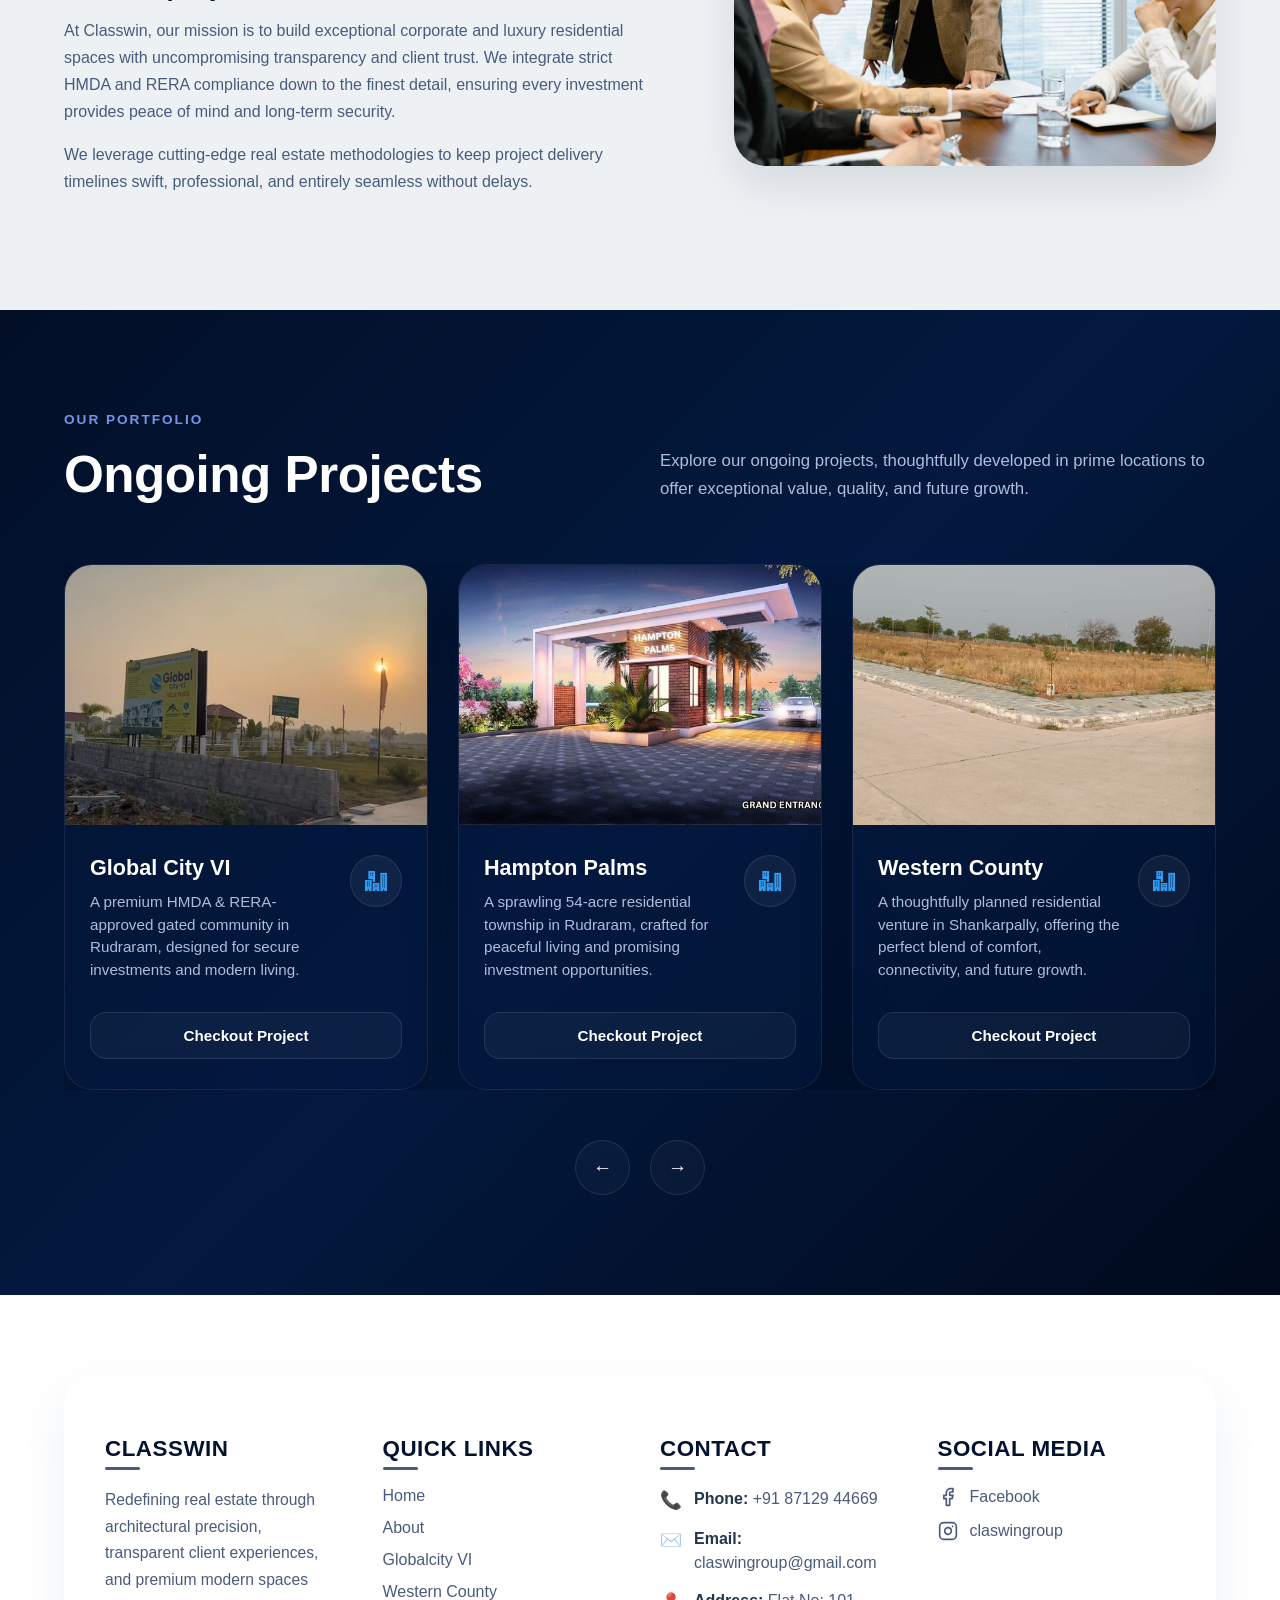
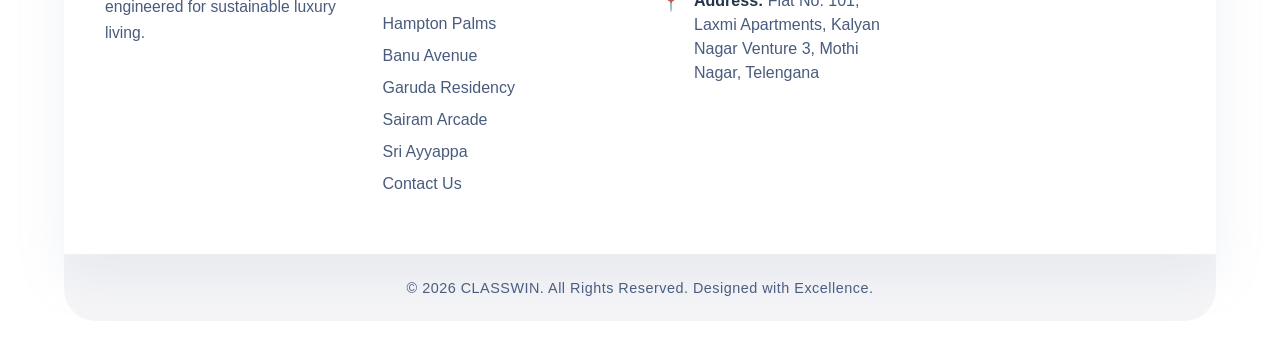
==== commit 7a154fa8: "Changed home.html to index.html for deployment" ====
--- a/about.html
+++ b/about.html
@@ -284,7 +284,7 @@
         <div class="footer-heading footer-2">
             <h2>Quick Links</h2>
             <ul class="footer-links">
-                <li><a href="home.html">Home</a></li>
+                <li><a href="index.html">Home</a></li>
                 <li><a href="about.html">About</a></li>
                 <li><a href="Globalcity_VI.html">Globalcity VI</a></li>
                 <li><a href="westerncounty.html">Western County</a></li>
